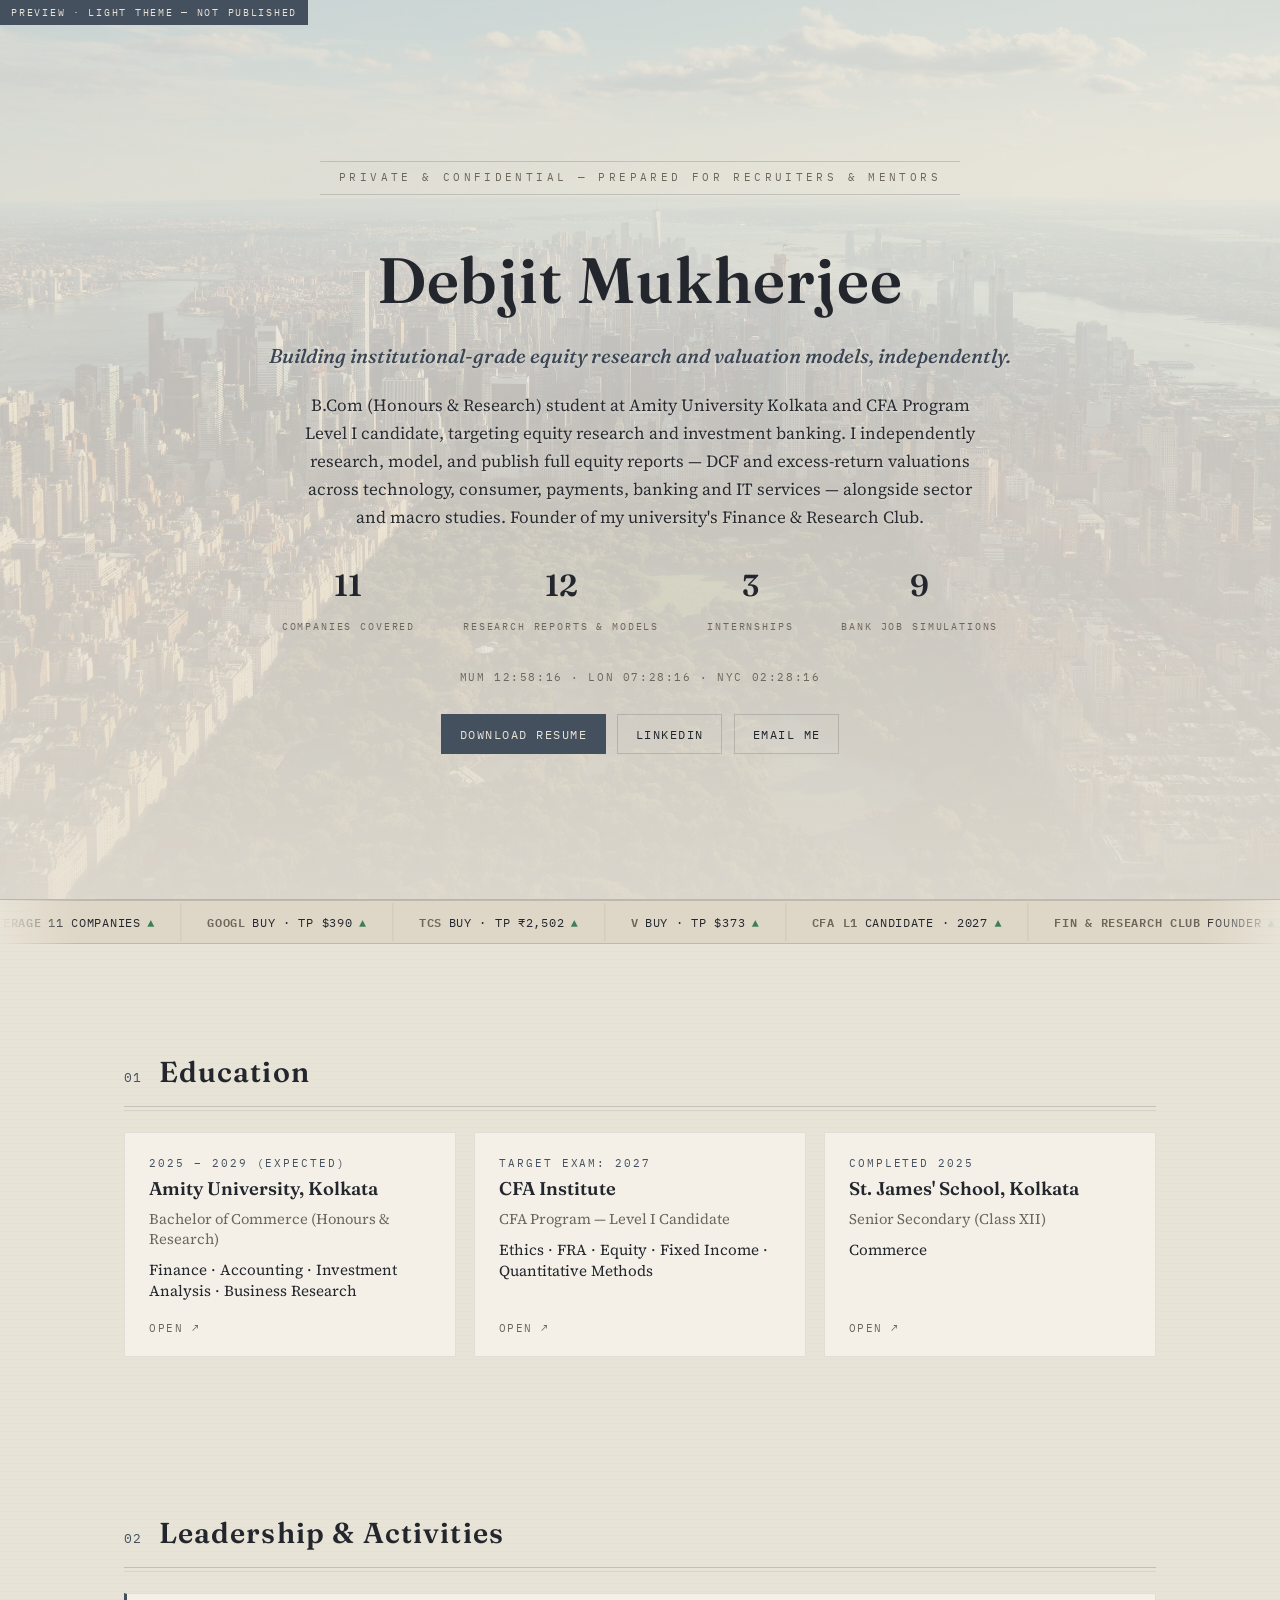
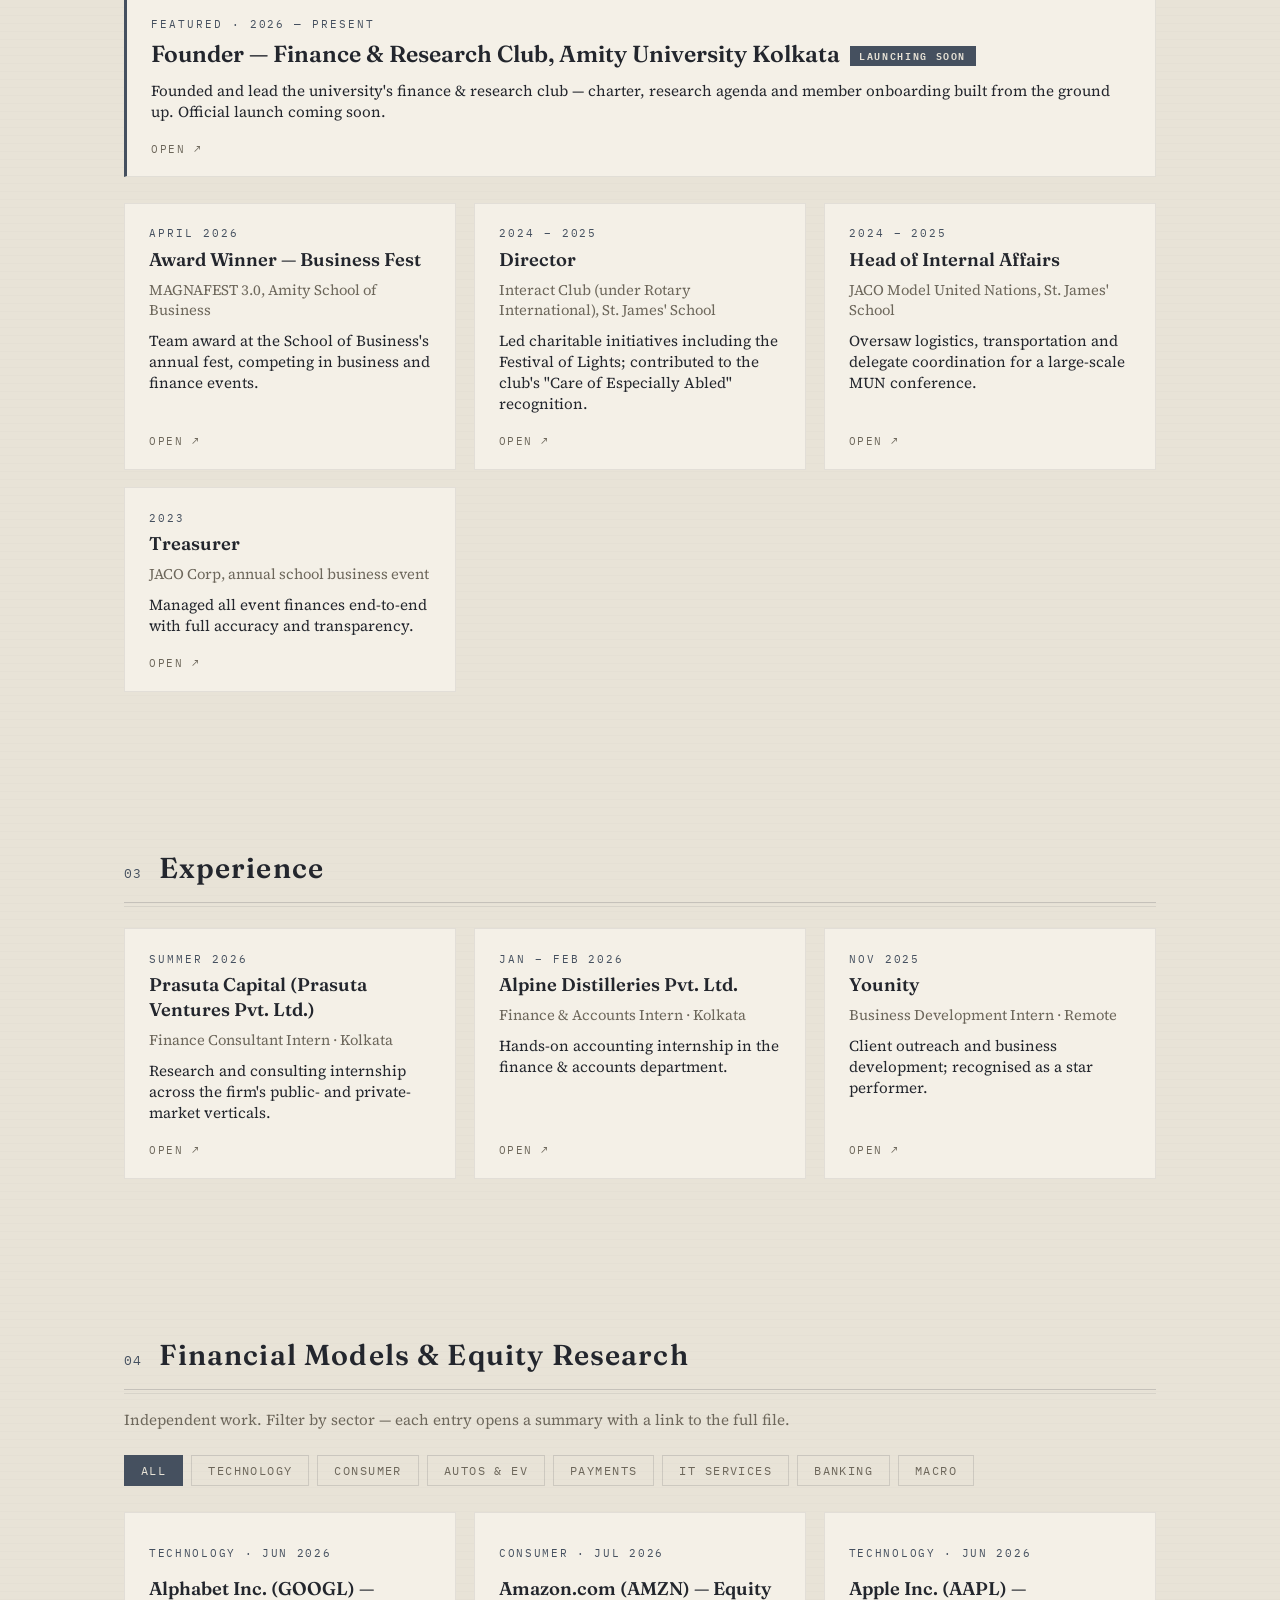
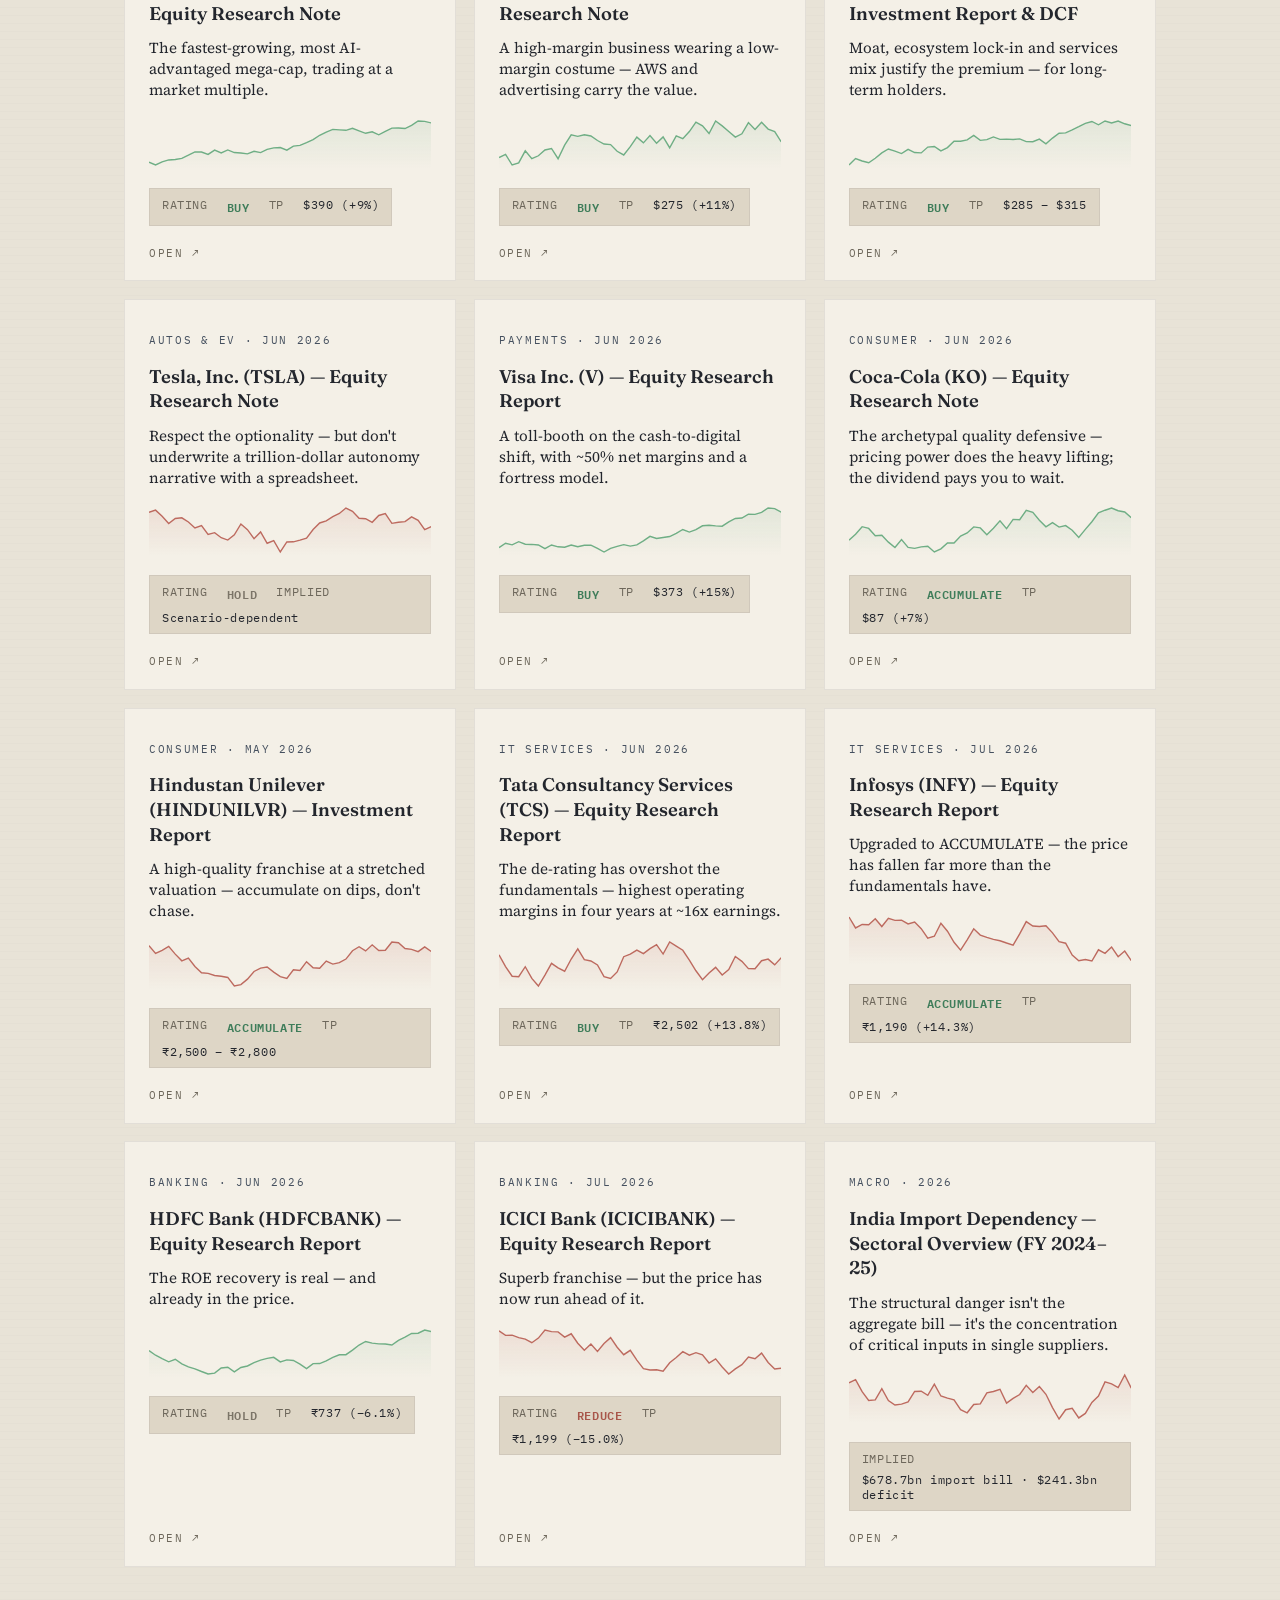
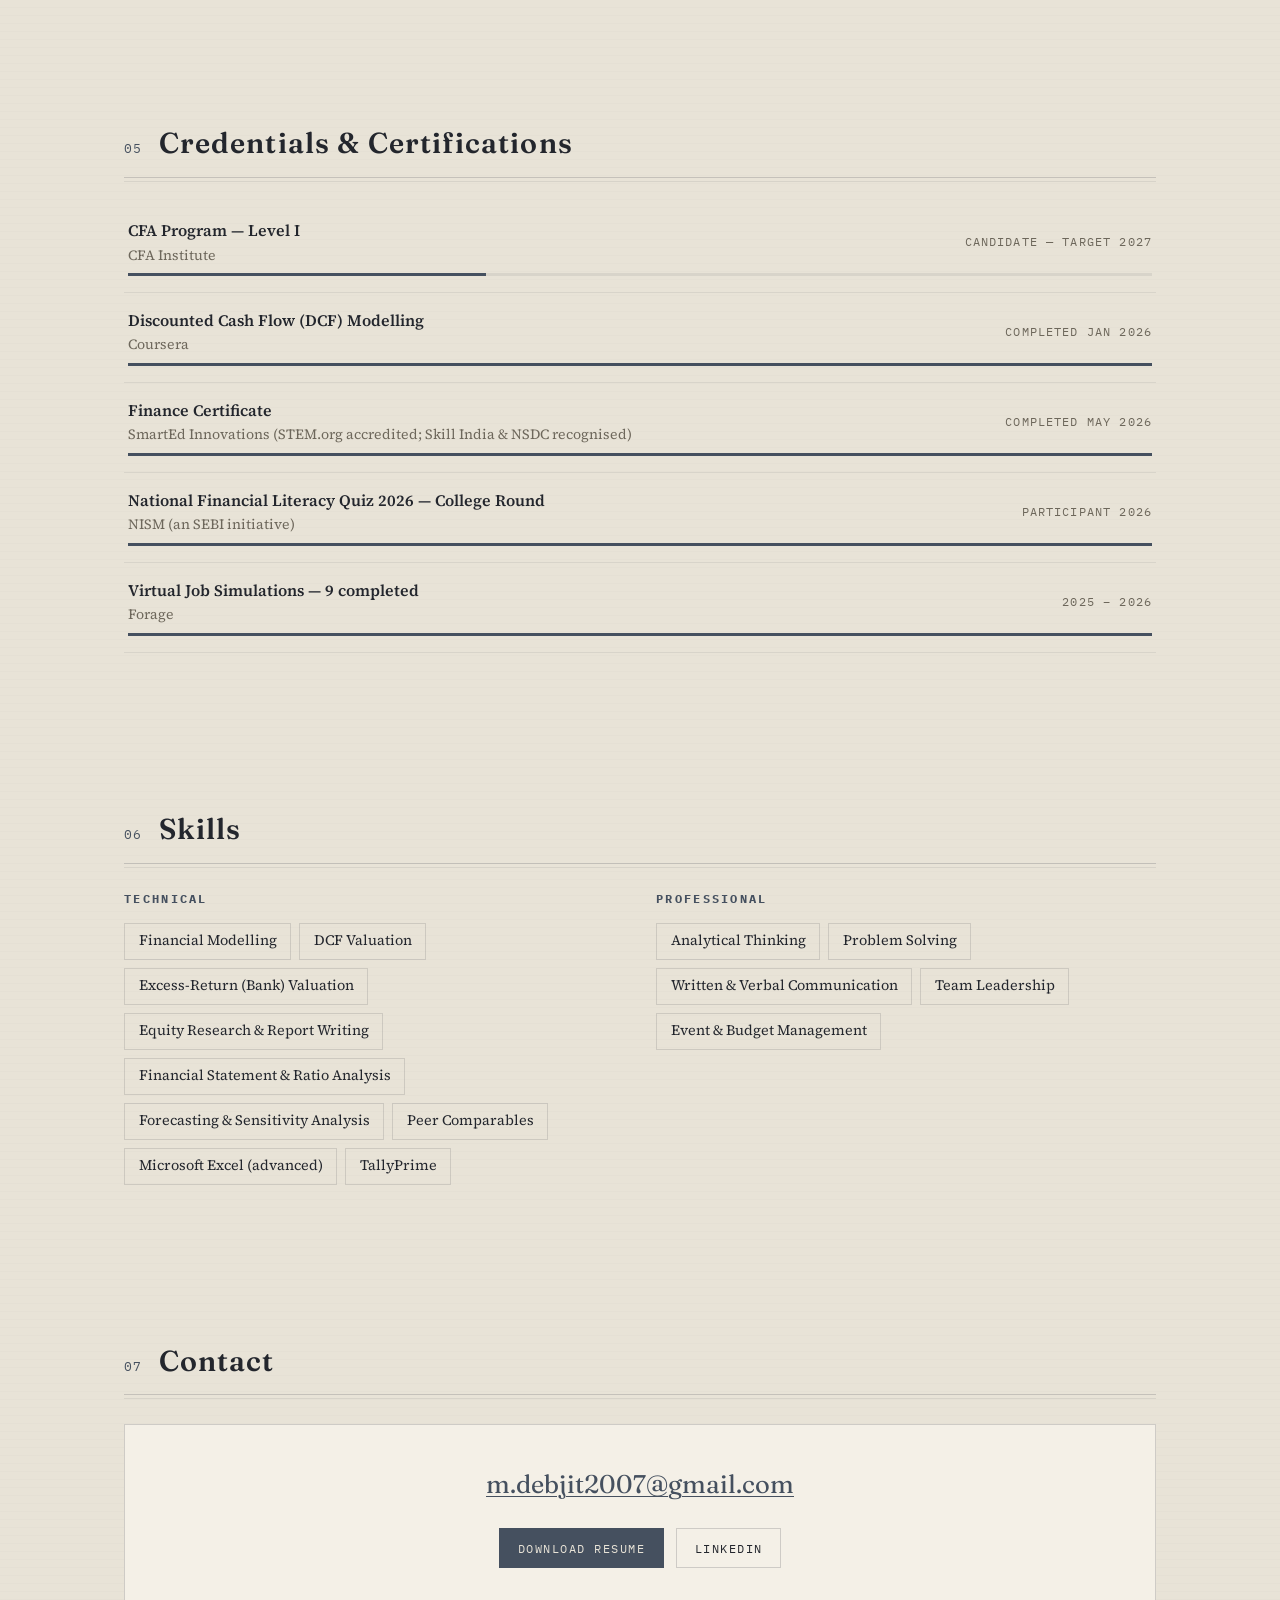
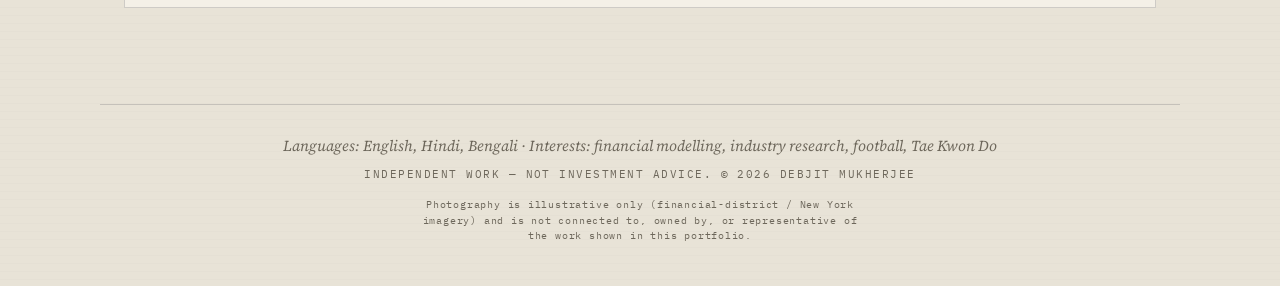
==== preview-light.html @ 9e15588b "Initial commit: Debjit Mukherjee — portfolio site Plain HTML/CSS/JS, no build step. Financial models" ====
<!DOCTYPE html>
<html lang="en" class="theme-light">
<head>
  <meta charset="UTF-8">
  <meta name="viewport" content="width=device-width, initial-scale=1.0">
  <title>PREVIEW — Debjit Mukherjee (Light theme)</title>
  <meta name="description" content="Light-theme preview.">
  <link rel="icon" type="image/svg+xml" href="favicon.svg">

  <link rel="preconnect" href="https://fonts.googleapis.com">
  <link rel="preconnect" href="https://fonts.gstatic.com" crossorigin>
  <link href="https://fonts.googleapis.com/css2?family=Fraunces:ital,opsz,wght@0,9..144,500;0,9..144,600;0,9..144,700;1,9..144,500&family=Source+Serif+4:ital,opsz,wght@0,8..60,400;0,8..60,600;1,8..60,400&family=IBM+Plex+Mono:wght@400;500;600&display=swap" rel="stylesheet">

  <!-- base styles (tokenised) -->
  <link rel="stylesheet" href="css/styles.css">

  <!-- ===== LIGHT "DAYLIGHT GALLERY" THEME (preview only) ===== -->
  <style>
    html.theme-light {
      --bg:          #e8e3d7;   /* warm ash / beige page base            */
      --bg-raised:   #f4f0e7;   /* card / panel — warm off-white          */
      --bg-inset:    #ded6c6;   /* ticker strip / deeper beige            */
      --paper:       #23262d;   /* primary text — dark ink                */
      --paper-dim:   #6d675b;   /* secondary text — warm taupe            */
      --accent:      #45505f;   /* accent — deep slate                    */
      --up:          #3f7d5a;   /* darker green for a light background     */
      --down:        #a8564a;   /* darker red                              */
      --flat:        #7c7568;
      --edge-rgb: 45, 48, 56;   /* hairlines become dark ink on beige      */
      --ash-rgb: 96, 98, 104;
      --vignette-mid:  rgba(60, 54, 42, 0.05);
      --vignette-edge: rgba(45, 40, 30, 0.16);
    }
    /* the generated market scene is replaced by photography in this theme */
    html.theme-light .scene-bg { display: none; }
    html.theme-light .masthead::before { display: none; }

    /* Hero photograph — NYC (Central Park / Manhattan), warmed and lightened
       with a beige wash so the dark type stays crisp over it. */
    html.theme-light .masthead {
      background-image:
        linear-gradient(rgba(233,228,217,0.82), rgba(233,228,217,0.8) 45%, rgba(233,228,217,0.93) 100%),
        url('assets/images/bg-nyc.jpg');
      background-size: cover;
      background-position: center 38%;
      border-bottom: 1px solid rgba(var(--edge-rgb), 0.18);
    }
    /* bio sits over the busiest part of the photo — deepen the ink and add a
       soft light halo so it reads cleanly */
    html.theme-light .masthead-bio {
      color: #292c33;
      text-shadow: 0 1px 3px rgba(236, 231, 221, 0.75);
    }
    html.theme-light .masthead-tagline {
      color: #3a4655;
      text-shadow: 0 1px 3px rgba(236, 231, 221, 0.6);
    }
    /* keep card lift shadows softer on a light surface */
    html.theme-light .card:hover { box-shadow: 0 16px 40px rgba(60, 54, 42, 0.16); }

    /* footer disclaimer on imagery */
    .footer-note {
      max-width: 46em; margin: 0.8rem auto 0;
      font-family: var(--font-mono);
      font-size: 0.62rem; letter-spacing: 0.08em;
      color: var(--paper-dim); line-height: 1.6;
    }
    .preview-flag {
      position: fixed; top: 0; left: 0; z-index: 400;
      font-family: var(--font-mono); font-size: 0.6rem; letter-spacing: 0.18em;
      text-transform: uppercase; color: var(--bg); background: var(--accent);
      padding: 0.3rem 0.7rem;
    }
  </style>
</head>
<body>
  <span class="preview-flag">Preview · light theme — not published</span>

  <canvas id="scene" class="scene-bg" aria-hidden="true"></canvas>
  <a class="skip-link" href="#main">Skip to content</a>

  <div class="boot" id="boot" aria-hidden="true">
    <div class="boot-inner">
      <span class="boot-label">DEBJIT MUKHERJEE · PORTFOLIO</span>
      <span class="boot-pct" id="boot-pct">0%</span>
      <div class="boot-bar"><div class="boot-fill" id="boot-fill"></div></div>
      <span class="boot-sub">LOADING MARKET DATA</span>
    </div>
  </div>

  <header class="masthead" id="top">
    <p class="masthead-kicker" id="masthead-kicker">PRIVATE &amp; CONFIDENTIAL — PREPARED FOR RECRUITERS &amp; MENTORS</p>
    <h1 class="masthead-name" id="hero-name">…</h1>
    <p class="masthead-tagline" id="hero-tagline">…</p>
    <p class="masthead-bio" id="hero-bio">…</p>
    <div class="hero-stats" id="hero-stats"></div>
    <nav class="masthead-links" aria-label="Primary contact links" id="hero-links"></nav>
  </header>

  <div class="ticker-wrap" role="navigation" aria-label="Section ticker — click an item to jump to its section">
    <div class="ticker" id="ticker"></div>
  </div>

  <main id="main">
    <section class="section" id="education" aria-labelledby="education-title">
      <div class="section-head"><span class="section-index" aria-hidden="true">01</span><h2 class="section-title" id="education-title">Education</h2></div>
      <div class="card-grid" id="education-grid"></div>
    </section>

    <section class="section" id="leadership" aria-labelledby="leadership-title">
      <div class="section-head"><span class="section-index" aria-hidden="true">02</span><h2 class="section-title" id="leadership-title">Leadership &amp; Activities</h2></div>
      <div id="leadership-featured"></div>
      <div class="card-grid" id="leadership-grid"></div>
    </section>

    <section class="section" id="experience" aria-labelledby="experience-title">
      <div class="section-head"><span class="section-index" aria-hidden="true">03</span><h2 class="section-title" id="experience-title">Experience</h2></div>
      <div class="card-grid" id="experience-grid"></div>
    </section>

    <section class="section section-models" id="models" aria-labelledby="models-title">
      <div class="section-head"><span class="section-index" aria-hidden="true">04</span><h2 class="section-title" id="models-title">Financial Models &amp; Equity Research</h2></div>
      <p class="section-note">Independent work. Filter by sector — each entry opens a summary with a link to the full file.</p>
      <div class="filter-bar" id="sector-filters" role="group" aria-label="Filter models by sector"></div>
      <div class="card-grid card-grid-models" id="models-grid"></div>
    </section>

    <section class="section" id="credentials" aria-labelledby="credentials-title">
      <div class="section-head"><span class="section-index" aria-hidden="true">05</span><h2 class="section-title" id="credentials-title">Credentials &amp; Certifications</h2></div>
      <ul class="credential-list" id="credentials-list"></ul>
    </section>

    <section class="section" id="skills" aria-labelledby="skills-title">
      <div class="section-head"><span class="section-index" aria-hidden="true">06</span><h2 class="section-title" id="skills-title">Skills</h2></div>
      <div class="skills-wrap">
        <div class="skills-col"><h3 class="skills-subhead">Technical</h3><ul class="skill-tags" id="skills-technical"></ul></div>
        <div class="skills-col"><h3 class="skills-subhead">Professional</h3><ul class="skill-tags" id="skills-soft"></ul></div>
      </div>
    </section>

    <section class="section section-contact" id="contact" aria-labelledby="contact-title">
      <div class="section-head"><span class="section-index" aria-hidden="true">07</span><h2 class="section-title" id="contact-title">Contact</h2></div>
      <div class="contact-block" id="contact-block"></div>
    </section>
  </main>

  <footer class="site-footer">
    <p class="footer-personal" id="footer-personal"></p>
    <p class="footer-legal">Independent work — not investment advice. <span id="footer-year"></span></p>
    <p class="footer-note">Photography is illustrative only (financial-district / New York imagery) and is not connected to, owned by, or representative of the work shown in this portfolio.</p>
  </footer>

  <div class="modal-backdrop" id="modal-backdrop" hidden>
    <div class="modal" role="dialog" aria-modal="true" aria-labelledby="modal-title" id="modal">
      <div class="modal-topbar"><span class="modal-stamp" aria-hidden="true">DM · PORTFOLIO</span><button class="modal-close" id="modal-close" aria-label="Close detail view">×</button></div>
      <div class="modal-body" id="modal-body"></div>
    </div>
  </div>

  <script src="js/data.js"></script>
  <script src="js/app.js"></script>
</body>
</html>
---- css/styles.css ----
/* ============================================================================
   styles.css — ALL visual styling. Content editors should not need this file.
   ----------------------------------------------------------------------------
   THEME: high-finance print material. Deep navy-black base like a pitch-book
   cover; cool white/grey type like engraved letterhead; a single ash-steel
   accent used only for hairline rules, small caps and active states.
   Palette is strictly black / white / grey / navy / ash — no warm metallics.
   SIGNATURE ELEMENT: the scrolling ticker tape under the masthead. Everything
   else stays quiet and disciplined around it.
   ========================================================================== */

/* ----------------------------- design tokens ---------------------------- */
:root {
  --bg:          #0a0e18;   /* page base — near-black navy            */
  --bg-raised:   #101624;   /* card / panel surface                   */
  --bg-inset:    #060910;   /* ticker strip, modal top bar            */
  --paper:       #e9ebef;   /* primary text — cool paper white        */
  --paper-dim:   #969eab;   /* secondary text — grey                  */
  --accent:      #aeb9c9;   /* the one accent — brushed ash-steel     */
  --accent-faint: rgba(var(--ash-rgb), 0.26); /* hairlines             */
  --up:          #6fae85;   /* ticker up / BUY                        */
  --down:        #bd6a5f;   /* ticker down / SELL                     */
  --flat:        #8b93a5;   /* ticker flat / HOLD                     */

  /* Hairline / border bases as RGB triplets so a theme is just a flip.
     Almost every border in the file resolves to one of these two. */
  --edge-rgb: 233, 235, 239;   /* primary hairline base                 */
  --ash-rgb: 174, 185, 201;    /* ash hairline / accent base            */

  /* Living-backdrop scene colours (read by app.js), as RGB triplets. */
  --scene-grid-rgb: 174, 185, 201;
  --scene-line1-rgb: 174, 185, 201;
  --scene-line2-rgb: 233, 235, 239;
  --scene-line3-rgb: 150, 158, 171;
  --candle-up-rgb: 111, 174, 133;
  --candle-down-rgb: 189, 106, 95;
  --scene-glow-rgb: 191, 201, 215;

  /* Cinematic vignette stops (over the backdrop). */
  --vignette-mid:  rgba(8, 11, 18, 0.35);
  --vignette-edge: rgba(5, 7, 13, 0.62);

  --font-display: "Fraunces", Georgia, serif;
  --font-body:    "Source Serif 4", Georgia, serif;
  --font-mono:    "IBM Plex Mono", "Courier New", monospace;

  --max-width: 1080px;
  --ticker-h: 44px;
}

/* ------------------------------- base ----------------------------------- */
* { box-sizing: border-box; }

html { scroll-behavior: smooth; font-optical-sizing: auto; }

/* Fraunces has playful "wonk/soft" axes; pin them off so display text stays
   sharp and letterpress-clean rather than quirky. */
.masthead-name,
.section-title,
.card-title,
.modal-title,
.contact-email,
.masthead-tagline { font-variation-settings: "SOFT" 0, "WONK" 0; }

body {
  margin: 0;
  background: var(--bg);
  color: var(--paper);
  font-family: var(--font-body);
  font-size: 1.0625rem;
  line-height: 1.65;
  /* faint ledger-line texture: horizontal rules every 8px, barely visible */
  background-image: repeating-linear-gradient(
    to bottom,
    transparent 0px,
    transparent 7px,
    rgba(var(--edge-rgb), 0.015) 7px,
    rgba(var(--edge-rgb), 0.015) 8px
  );
}

/* The living backdrop canvas, fixed behind everything (painted by app.js). */
.scene-bg {
  position: fixed;
  inset: 0;
  z-index: -2;
  pointer-events: none;
  display: block;
}

/* Cinematic vignette over the backdrop: a soft pool of light toward the top-
   centre falling to shadow at the edges — the "lit display case" depth. Sits
   above the scene, below all content. */
body::after {
  content: "";
  position: fixed;
  inset: 0;
  z-index: -1;
  pointer-events: none;
  background:
    radial-gradient(135% 95% at 50% 30%,
      transparent 0%,
      var(--vignette-mid) 68%,
      var(--vignette-edge) 100%);
  /* scroll-velocity shimmer: the room lightens subtly as you move, settles
     when you stop (--scroll-vel set 0..1 by app.js) */
  opacity: calc(1 - var(--scroll-vel, 0) * 0.22);
  transition: opacity 0.25s ease;
}
.ticker-wrap:active { cursor: grabbing; }

img { max-width: 100%; display: block; }

a { color: var(--accent); text-decoration-thickness: 1px; text-underline-offset: 3px; }
a:hover { color: var(--paper); }

/* Visible focus everywhere — keyboard users must always see where they are */
:focus-visible {
  outline: 2px solid var(--accent);
  outline-offset: 3px;
  border-radius: 1px;
}

.skip-link {
  position: absolute;
  left: -999px;
  top: 0;
  background: var(--accent);
  color: var(--bg);
  padding: 0.5rem 1rem;
  font-family: var(--font-mono);
  font-size: 0.8rem;
  z-index: 100;
}
.skip-link:focus { left: 0; }

/* ------------------------- side tabs: Meridian, MarketPulse -------------- */
/* Persistent links out to separate live projects. Reuses the .mast-link
   visual vocabulary (mono, uppercase, bordered, ash-on-hover) rather than
   inventing a new style, just docked to the viewport edge instead of
   inline. Pure CSS -- no app.js hook needed. Stacked in a flex column so
   adding another project later is just another <a class="side-tab">. */
.side-tabs {
  position: fixed;
  top: 50%;
  right: 0;
  z-index: 90;                 /* above content/ticker(50), below modal(200) */
  transform: translateY(-50%);
  display: flex;
  flex-direction: column;
  gap: 0.5rem;
}
.side-tab {
  writing-mode: vertical-rl;
  text-orientation: mixed;
  font-family: var(--font-mono);
  font-size: 0.72rem;
  letter-spacing: 0.14em;
  text-transform: uppercase;
  text-decoration: none;
  color: var(--paper);
  background: var(--bg-raised);
  border: 1px solid var(--accent-faint);
  border-right: none;
  border-radius: 4px 0 0 4px;
  padding: 1.1rem 0.6rem;
  box-shadow: -3px 3px 14px rgba(0, 0, 0, 0.18);
  transition: border-color 0.15s, color 0.15s, transform 0.2s ease-out;
}
.side-tab:hover, .side-tab:focus-visible {
  border-color: var(--accent);
  color: var(--accent);
  transform: translateX(-3px);
}

/* --------------------- boot overlay (first visit only) ------------------ */
.boot {
  position: fixed;
  inset: 0;
  z-index: 300;
  background: var(--bg-inset);
  display: flex;
  align-items: center;
  justify-content: center;
  transition: opacity 0.45s ease;
}
.boot.done { opacity: 0; pointer-events: none; }

.boot-inner {
  display: flex;
  flex-direction: column;
  align-items: center;
  gap: 0.9rem;
  font-family: var(--font-mono);
}
.boot-label {
  font-size: 0.66rem;
  letter-spacing: 0.32em;
  color: var(--paper-dim);
}
.boot-pct {
  font-size: 2.2rem;
  font-weight: 600;
  color: var(--paper);
  font-variant-numeric: tabular-nums;
}
.boot-bar {
  width: 220px;
  height: 2px;
  background: rgba(var(--edge-rgb), 0.12);
}
.boot-fill { height: 100%; width: 0; background: var(--accent); }
.boot-sub {
  font-size: 0.6rem;
  letter-spacing: 0.28em;
  color: var(--paper-dim);
}

/* ------------------------------ masthead -------------------------------- */
/* Engraved-letterhead treatment: centered, small-caps kicker between double
   hairlines, large display name, restrained links row.                     */
/* Full-bleed so the backdrop photo reaches both edges; the text inside
   centers itself via its own max-widths. position/overflow contain the
   slowly-zooming backdrop layer (.masthead-bg, created by app.js). */
.masthead {
  width: 100%;
  min-height: 100vh;                 /* full-screen cinematic intro */
  padding: 4rem 1.5rem 3rem;
  text-align: center;
  position: relative;
  overflow: hidden;
  display: flex;
  flex-direction: column;
  align-items: center;
  justify-content: center;
}

/* Backdrop photo layer — sits behind the content and slowly zooms
   (a "Ken Burns" drift) so the masthead feels alive without moving text. */
.masthead-bg {
  position: absolute;
  inset: 0;
  background-size: cover;
  background-position: center 30%;
  z-index: 0;
  animation: kenburns 30s ease-in-out infinite alternate;
}
.masthead > *:not(.masthead-bg):not(.masthead-canvas) { position: relative; z-index: 1; }

/* Animated terminal wallpaper (grid + drifting market lines), drawn by
   app.js. Sits above the darkened skyline, below the glow and the text. */
.masthead-canvas {
  position: absolute;
  top: 0;
  left: 0;
  z-index: 0;
  pointer-events: none;
  /* explicit pixel size is set by app.js from the masthead's dimensions */
}

@keyframes kenburns {
  from { transform: scale(1); }
  to   { transform: scale(1.09); }
}

/* Soft "lighting": a slow-drifting cool glow bloom over the darkened
   backdrop. Sits above the skyline (z0) and below the text (z1); screen
   blend so it adds light rather than a flat wash. Palette-safe ash + steel. */
.masthead::before {
  content: "";
  position: absolute;
  inset: -25% -15% 0;
  z-index: 1;
  pointer-events: none;
  mix-blend-mode: screen;
  background:
    radial-gradient(55% 55% at 28% 18%, rgba(var(--ash-rgb), 0.12), transparent 62%),
    radial-gradient(52% 55% at 80% 42%, rgba(96, 124, 166, 0.14), transparent 64%);
  animation: hero-glow 20s ease-in-out infinite alternate;
}
@keyframes hero-glow {
  from { transform: translate3d(-2%, -1%, 0) scale(1);   opacity: 0.72; }
  to   { transform: translate3d(3%, 2%, 0)  scale(1.12); opacity: 1; }
}

/* Masthead entrance: each element rises in, slightly staggered */
@keyframes rise-in {
  from { opacity: 0; transform: translateY(18px); }
  to   { opacity: 1; transform: none; }
}
.masthead-kicker   { animation: rise-in 0.7s ease-out 0.05s both; }
.masthead-portrait { animation: rise-in 0.7s ease-out 0.15s both; }
.masthead-name     { animation: rise-in 0.7s ease-out 0.25s both; }
.masthead-tagline  { animation: rise-in 0.7s ease-out 0.35s both; }
.masthead-bio      { animation: rise-in 0.7s ease-out 0.45s both; }
.hero-stats        { animation: rise-in 0.7s ease-out 0.55s both; }
.masthead-links    { animation: rise-in 0.7s ease-out 0.65s both; }

/* Count-up stats row under the bio */
.hero-stats {
  display: flex;
  justify-content: center;
  flex-wrap: wrap;
  gap: 0.5rem 3rem;
  margin: 0 0 1.9rem;
}
.stat { text-align: center; }
.stat-value {
  display: block;
  font-family: var(--font-display);
  font-weight: 600;
  font-size: 1.9rem;
  color: var(--paper);
  font-variant-numeric: tabular-nums;   /* digits don't jiggle while counting */
  transform-origin: center top;
}
/* split-flap "tick": the value drops and settles each time it changes */
.stat-value.flap { animation: flap 0.18s ease-out; }
@keyframes flap {
  0%   { transform: translateY(-45%) scaleY(0.55); opacity: 0.3; }
  60%  { transform: translateY(6%)   scaleY(1.05); opacity: 1; }
  100% { transform: translateY(0)    scaleY(1); }
}
.stat-label {
  font-family: var(--font-mono);
  font-size: 0.64rem;
  letter-spacing: 0.18em;
  text-transform: uppercase;
  color: var(--paper-dim);
}

/* When a backdrop photo is set in data.js, app.js adds this class and the
   image (under a heavy navy gradient so type stays crisp). */
.masthead-hasbg {
  background-size: cover;
  background-position: center 30%;
  border-bottom: 1px solid var(--accent-faint);
}

/* Framed portrait: double hairline "engraved plate" frame */
.masthead-portrait {
  width: 138px;
  height: 168px;
  margin: 0 auto 1.6rem;
  padding: 5px;
  border: 1px solid var(--accent-faint);
  outline: 1px solid rgba(var(--ash-rgb), 0.12);
  outline-offset: 4px;
  background: var(--bg-inset);
}
.masthead-portrait img {
  width: 100%;
  height: 100%;
  object-fit: cover;
  filter: grayscale(25%) contrast(1.03);
}

.masthead-kicker {
  font-family: var(--font-mono);
  font-size: 0.66rem;
  letter-spacing: 0.32em;
  color: var(--paper-dim);
  border-top: 1px solid var(--accent-faint);
  border-bottom: 1px solid var(--accent-faint);
  display: inline-block;
  padding: 0.45rem 1.2rem;
  margin: 0 0 2rem;
}

.masthead-name {
  font-family: var(--font-display);
  font-weight: 600;
  font-size: clamp(2.4rem, 6vw, 4rem);
  letter-spacing: 0.02em;
  margin: 0 0 0.4rem;
  color: var(--paper);
}

.masthead-tagline {
  font-family: var(--font-display);
  font-style: italic;
  font-weight: 500;
  font-size: clamp(1rem, 2.4vw, 1.25rem);
  color: var(--accent);
  margin: 0 auto 1.2rem;
  max-width: 46em;
}

.masthead-bio {
  color: var(--paper-dim);
  max-width: 40em;
  margin: 0 auto 1.8rem;
}

/* Live world-markets clock — a small terminal readout under the bio.
   Text is filled + ticked by app.js; here we just style it. */
.market-clock {
  font-family: var(--font-mono);
  font-size: 0.66rem;
  letter-spacing: 0.15em;
  color: var(--paper-dim);
  font-variant-numeric: tabular-nums;
  margin: 0 0 1.7rem;
  animation: rise-in 0.7s ease-out 0.6s both;
}

.masthead-links {
  display: flex;
  justify-content: center;
  flex-wrap: wrap;
  gap: 0.75rem;
}

.mast-link {
  font-family: var(--font-mono);
  font-size: 0.78rem;
  letter-spacing: 0.12em;
  text-transform: uppercase;
  text-decoration: none;
  color: var(--paper);
  border: 1px solid var(--accent-faint);
  padding: 0.55rem 1.1rem;
  /* clean ease (no overshoot) so the magnetic pull settles instead of wobbling */
  transition: border-color 0.15s, color 0.15s, transform 0.2s ease-out;
  will-change: transform;
}
.mast-link:hover { border-color: var(--accent); color: var(--accent); }
.mast-link-primary { background: var(--accent); color: var(--bg); border-color: var(--accent); }
.mast-link-primary:hover { background: var(--paper); border-color: var(--paper); color: var(--bg); }

/* ------------------------- THE TICKER (signature) ----------------------- */
.ticker-wrap {
  position: sticky;
  top: 0;
  z-index: 50;
  background: var(--bg-inset);
  border-top: 1px solid var(--accent-faint);
  border-bottom: 1px solid var(--accent-faint);
  overflow: hidden;
  height: var(--ticker-h);
  cursor: grab;                    /* grab-and-fling */
  touch-action: pan-y;
  /* Soft fade at both edges so tape items dissolve in/out like a real
     terminal ticker, instead of being hard-sliced by the screen border. */
  -webkit-mask-image: linear-gradient(to right, transparent 0, #000 6%, #000 94%, transparent 100%);
          mask-image: linear-gradient(to right, transparent 0, #000 6%, #000 94%, transparent 100%);
}

.ticker {
  display: flex;
  align-items: center;
  height: 100%;
  width: max-content;
  animation: ticker-scroll 45s linear infinite;
}

/* pause when the user is reading or tabbing through it */
.ticker-wrap:hover .ticker,
.ticker-wrap:focus-within .ticker { animation-play-state: paused; }

@keyframes ticker-scroll {
  from { transform: translateX(0); }
  to   { transform: translateX(-50%); }  /* items are duplicated once, so -50% loops seamlessly */
}

.ticker-item {
  display: inline-flex;
  align-items: baseline;
  gap: 0.55em;
  font-family: var(--font-mono);
  font-size: 0.74rem;
  letter-spacing: 0.06em;
  white-space: nowrap;
  padding: 0.55rem 1.6rem;
  background: none;
  border: none;
  border-right: 1px solid rgba(var(--edge-rgb), 0.08);
  color: var(--paper);
  cursor: pointer;
}
.ticker-item:hover .ticker-label { color: var(--accent); }

.ticker-label { color: var(--paper-dim); font-weight: 600; transition: color 0.15s; }
.ticker-value { color: var(--paper); }
.ticker-dir-up   { color: var(--up); }
.ticker-dir-down { color: var(--down); }
.ticker-dir-flat { color: var(--flat); }

/* Live "reprint": app.js briefly adds .ticker-item-pulse to a random item
   so a quote flashes like a real tape. Faint ash glow, settles to normal. */
.ticker-item-pulse .ticker-value {
  animation: tick-flash 0.9s ease-out;
}
@keyframes tick-flash {
  0%   { color: var(--accent); text-shadow: 0 0 10px rgba(var(--ash-rgb), 0.55); }
  100% { color: var(--paper);  text-shadow: none; }
}

/* Reduced motion: the tape stands still and can be scrolled by hand,
   and ALL animation (entrances, reveals, zoom, counters) is switched off. */
@media (prefers-reduced-motion: reduce) {
  html { scroll-behavior: auto; }
  .ticker { animation: none; }
  .ticker-wrap { overflow-x: auto; }
  .ticker-item-dup { display: none; }  /* hide the duplicate set */
  *, *::before, *::after {
    transition: none !important;
    animation: none !important;
  }
  .reveal { opacity: 1 !important; transform: none !important; }
  /* no cursor light, no drifting hero glow when reduced motion is on */
  .card::after { display: none; }
  .masthead::before { opacity: 0.5; }
}

/* Scroll reveal: app.js adds .reveal to cards/headers, then .revealed when
   they enter the viewport. --reveal-delay staggers items in the same row. */
.reveal {
  opacity: 0;
  transform: translateY(26px);
  transition:
    opacity 0.7s ease var(--reveal-delay, 0s),
    transform 0.7s cubic-bezier(0.2, 0.7, 0.3, 1) var(--reveal-delay, 0s);
}
.reveal.revealed { opacity: 1; transform: none; }

/* ------------------------------ sections -------------------------------- */
.section {
  max-width: var(--max-width);
  margin: 0 auto;
  padding: 6.5rem 1.5rem 3rem;       /* generous rhythm — each section is an exhibit */
}

/* Engraved section header: index number + small-caps title over a double rule */
.section-head {
  display: flex;
  align-items: baseline;
  gap: 1rem;
  padding-bottom: 0.7rem;
  margin-bottom: 0.35rem;
  position: relative;
}
/* Engraved double rule, drawn with two pseudo-lines so they can "ink in"
   left-to-right on scroll. Visible by default (no-JS safe); app.js adds
   .pre-ink (collapses them) then .inked (draws them). */
.section-head::before,
.section-head::after {
  content: "";
  position: absolute;
  left: 0; right: 0;
  border-bottom: 1px solid var(--accent-faint);
  transform: scaleX(1);
  transform-origin: left;
  transition: transform 0.9s cubic-bezier(0.2, 0.7, 0.3, 1);
}
.section-head::before { bottom: 0; }
.section-head::after  { bottom: -4px; border-bottom-color: rgba(var(--ash-rgb), 0.12); transition-delay: 0.1s; }
.section-head.pre-ink::before,
.section-head.pre-ink::after { transform: scaleX(0); }
.section-head.pre-ink.inked::before,
.section-head.pre-ink.inked::after { transform: scaleX(1); }

.section-index {
  font-family: var(--font-mono);
  font-size: 0.8rem;
  color: var(--accent);
  letter-spacing: 0.1em;
}

.section-title {
  font-family: var(--font-display);
  font-weight: 600;
  font-size: clamp(1.35rem, 3vw, 1.8rem);
  letter-spacing: 0.04em;
  margin: 0;
}

.section-note {
  color: var(--paper-dim);
  font-size: 0.95rem;
  margin: 1.1rem 0 0;
}

/* ------------------------------- cards ---------------------------------- */
.card-grid {
  display: grid;
  grid-template-columns: repeat(auto-fill, minmax(300px, 1fr));
  gap: 1.1rem;
  margin-top: 1.6rem;
  perspective: 1100px;              /* depth for the 3D card tilt */
}

/* Registered custom props so the cursor light can EASE toward the pointer
   (a physics-like lag) instead of snapping. Falls back gracefully if the
   browser doesn't support @property — the light just follows instantly. */
@property --mx { syntax: "<percentage>"; inherits: false; initial-value: 50%; }
@property --my { syntax: "<percentage>"; inherits: false; initial-value: 50%; }
@property --rx { syntax: "<angle>"; inherits: false; initial-value: 0deg; }
@property --ry { syntax: "<angle>"; inherits: false; initial-value: 0deg; }

/* Base card: quiet panel with a hairline; whole card is a button. Lift and
   tilt are driven through custom properties (--lift by :hover, --rx/--ry by
   app.js) so they compose in one springy transform. */
.card {
  position: relative;
  overflow: hidden;
  transform-style: preserve-3d;
  transform: translateY(var(--lift, 0px)) rotateX(var(--rx, 0deg)) rotateY(var(--ry, 0deg));
  background: var(--bg-raised);
  border: 1px solid rgba(var(--edge-rgb), 0.09);
  padding: 1.4rem 1.5rem 1.3rem;
  text-align: left;
  color: var(--paper);
  font-family: var(--font-body);
  font-size: 1rem;
  cursor: pointer;
  /* springy lift with a hint of overshoot = "smooth physics" */
  transition:
    border-color 0.2s ease,
    transform 0.4s cubic-bezier(0.34, 1.4, 0.5, 1),
    box-shadow 0.3s ease;
  display: flex;
  flex-direction: column;
  gap: 0.45rem;
  width: 100%;
}
.card:hover {
  --lift: -5px;
  border-color: var(--accent);
  box-shadow: 0 16px 40px rgba(0, 0, 0, 0.5);
}

/* Keep the card's real content above the cursor light */
.card > * { position: relative; z-index: 1; }

/* Cursor-follow light sheen. Position (--mx/--my) is set by app.js on
   pointer move; the eased @property transition gives it inertia. */
.card::after {
  content: "";
  position: absolute;
  inset: 0;
  z-index: 0;
  pointer-events: none;
  opacity: 0;
  background: radial-gradient(240px circle at var(--mx, 50%) var(--my, 50%), rgba(var(--ash-rgb), 0.10), transparent 62%);
  transition: opacity 0.4s ease, --mx 0.18s ease-out, --my 0.18s ease-out;
}
.card:hover::after { opacity: 1; }

.card-kicker {
  font-family: var(--font-mono);
  font-size: 0.68rem;
  letter-spacing: 0.18em;
  text-transform: uppercase;
  color: var(--accent);
  margin: 0;
}

.card-title {
  font-family: var(--font-display);
  font-weight: 600;
  font-size: 1.15rem;
  margin: 0;
  line-height: 1.35;
}

.card-sub {
  color: var(--paper-dim);
  font-size: 0.92rem;
  margin: 0;
}

.card-summary { margin: 0.2rem 0 0; font-size: 0.95rem; color: var(--paper); }

.card-open-hint {
  margin-top: auto;
  padding-top: 0.8rem;
  font-family: var(--font-mono);
  font-size: 0.68rem;
  letter-spacing: 0.14em;
  color: var(--paper-dim);
}
.card:hover .card-open-hint { color: var(--accent); }

/* Featured leadership card: full width, ash-steel left rule */
.card-featured {
  border-left: 3px solid var(--accent);
  margin-top: 1.6rem;
}
.card-featured .card-title { font-size: 1.45rem; }

.badge-launching {
  display: inline-block;
  font-family: var(--font-mono);
  font-size: 0.64rem;
  letter-spacing: 0.16em;
  color: var(--bg);
  background: var(--accent);
  padding: 0.2rem 0.6rem;
  margin-left: 0.6rem;
  vertical-align: middle;
}

/* ------------------------ models: the centerpiece ----------------------- */
.filter-bar {
  display: flex;
  flex-wrap: wrap;
  gap: 0.5rem;
  margin-top: 1.4rem;
}

.filter-btn {
  font-family: var(--font-mono);
  font-size: 0.74rem;
  letter-spacing: 0.12em;
  text-transform: uppercase;
  background: none;
  color: var(--paper-dim);
  border: 1px solid rgba(var(--edge-rgb), 0.14);
  padding: 0.45rem 1rem;
  cursor: pointer;
  transition: color 0.15s, border-color 0.15s;
}
.filter-btn:hover { color: var(--paper); border-color: var(--paper-dim); }
.filter-btn[aria-pressed="true"] {
  color: var(--bg);
  background: var(--accent);
  border-color: var(--accent);
}

/* Model card: adds the terminal-style data readout strip */
.model-readout {
  font-family: var(--font-mono);
  font-size: 0.76rem;
  letter-spacing: 0.05em;
  background: var(--bg-inset);
  border: 1px solid rgba(var(--edge-rgb), 0.08);
  padding: 0.5rem 0.75rem;
  margin-top: 0.6rem;
  display: flex;
  flex-wrap: wrap;
  gap: 0.4rem 1.2rem;
}
.model-readout .ro-label { color: var(--paper-dim); }
.model-readout .ro-buy  { color: var(--up); font-weight: 600; }
.model-readout .ro-sell { color: var(--down); font-weight: 600; }
.model-readout .ro-hold { color: var(--flat); font-weight: 600; }
.model-readout .ro-val  { color: var(--paper); }

.sector-tag {
  font-family: var(--font-mono);
  font-size: 0.66rem;
  letter-spacing: 0.16em;
  text-transform: uppercase;
  color: var(--accent);
}

/* Illustrative sparkline on each model card */
.spark {
  width: 100%;
  height: 52px;
  display: block;
  margin: 0.6rem 0 0.1rem;
}

/* Illustrative terminal chart inside the model detail view */
.model-chart {
  margin-top: 1.4rem;
  border: 1px solid rgba(var(--edge-rgb), 0.08);
  background: var(--bg-inset);
  padding: 0.7rem 0.8rem 0.5rem;
}
.model-chart canvas {
  width: 100%;
  height: 220px;
  display: block;
}
.model-chart-label {
  font-family: var(--font-mono);
  font-size: 0.6rem;
  letter-spacing: 0.16em;
  text-transform: uppercase;
  color: var(--paper-dim);
  margin: 0.5rem 0 0;
}

/* --------------------------- credentials list --------------------------- */
.credential-list {
  list-style: none;
  margin: 1.6rem 0 0;
  padding: 0;
}

.credential-item { border-bottom: 1px solid rgba(var(--edge-rgb), 0.08); }

.credential-btn {
  width: 100%;
  display: grid;
  grid-template-columns: 1fr auto;
  gap: 0.2rem 1.5rem;
  align-items: center;
  background: none;
  border: none;
  color: var(--paper);
  font-family: var(--font-body);
  font-size: 1rem;
  text-align: left;
  padding: 1rem 0.25rem;
  cursor: pointer;
}
.credential-btn:hover .credential-name { color: var(--accent); }

.credential-name { font-weight: 600; transition: color 0.15s; }
.credential-issuer { grid-column: 1; color: var(--paper-dim); font-size: 0.88rem; }

.credential-status {
  grid-row: 1 / span 2;
  grid-column: 2;
  font-family: var(--font-mono);
  font-size: 0.72rem;
  letter-spacing: 0.1em;
  text-transform: uppercase;
  color: var(--paper-dim);
  text-align: right;
}

.credential-bar {
  grid-column: 1 / -1;
  height: 3px;
  background: rgba(var(--edge-rgb), 0.08);
  margin-top: 0.35rem;
}
.credential-bar-fill { height: 100%; background: var(--accent); }

/* -------------------------------- skills -------------------------------- */
.skills-wrap {
  display: grid;
  grid-template-columns: 1fr 1fr;
  gap: 2rem;
  margin-top: 1.6rem;
}
@media (max-width: 640px) { .skills-wrap { grid-template-columns: 1fr; } }

.skills-subhead {
  font-family: var(--font-mono);
  font-size: 0.72rem;
  letter-spacing: 0.2em;
  text-transform: uppercase;
  color: var(--accent);
  margin: 0 0 0.9rem;
}

.skill-tags {
  list-style: none;
  margin: 0;
  padding: 0;
  display: flex;
  flex-wrap: wrap;
  gap: 0.5rem;
}
.skill-tags li {
  border: 1px solid rgba(var(--edge-rgb), 0.14);
  padding: 0.35rem 0.85rem;
  font-size: 0.9rem;
  color: var(--paper);
}

/* ------------------------------- contact --------------------------------- */
.contact-block {
  margin-top: 1.8rem;
  text-align: center;
  padding: 2.4rem 1.5rem;
  border: 1px solid var(--accent-faint);
  background: var(--bg-raised);
}

.contact-email {
  font-family: var(--font-display);
  font-size: clamp(1.15rem, 3vw, 1.6rem);
  display: inline-block;
  margin-bottom: 1.4rem;
}

.contact-links { display: flex; justify-content: center; flex-wrap: wrap; gap: 0.75rem; }

/* -------------------------------- footer --------------------------------- */
.site-footer {
  max-width: var(--max-width);
  margin: 3rem auto 0;
  padding: 1.8rem 1.5rem 2.6rem;
  border-top: 1px solid var(--accent-faint);
  text-align: center;
}
.footer-personal { color: var(--paper-dim); font-style: italic; font-size: 0.95rem; margin: 0 0 0.5rem; }
.footer-legal {
  font-family: var(--font-mono);
  font-size: 0.66rem;
  letter-spacing: 0.14em;
  text-transform: uppercase;
  color: var(--paper-dim);
  margin: 0;
}

/* ------------------------- modal: pitch-book page ------------------------ */
.modal-backdrop {
  position: fixed;
  inset: 0;
  background: rgba(4, 6, 12, 0.82);
  display: flex;
  align-items: center;
  justify-content: center;
  padding: 1.25rem;
  z-index: 200;
  /* animated open/close: app.js toggles the .open class */
  opacity: 0;
  transition: opacity 0.25s ease;
}
.modal-backdrop.open { opacity: 1; }
.modal-backdrop[hidden] { display: none; }

.modal {
  transform: translateY(18px) scale(0.985);
  transition: transform 0.3s cubic-bezier(0.2, 0.7, 0.3, 1);
  background: var(--bg-raised);
  border: 1px solid var(--accent-faint);
  max-width: 720px;
  width: 100%;
  max-height: 88vh;
  overflow-y: auto;
  box-shadow: 0 24px 80px rgba(0, 0, 0, 0.6);
}

.modal-backdrop.open .modal { transform: none; }

.modal-topbar {
  position: sticky;
  top: 0;
  display: flex;
  justify-content: space-between;
  align-items: center;
  background: var(--bg-inset);
  border-bottom: 1px solid var(--accent-faint);
  padding: 0.6rem 1.1rem;
}

.modal-stamp {
  font-family: var(--font-mono);
  font-size: 0.64rem;
  letter-spacing: 0.28em;
  color: var(--accent);
}

.modal-close {
  background: none;
  border: 1px solid rgba(var(--edge-rgb), 0.2);
  color: var(--paper);
  font-size: 1.15rem;
  line-height: 1;
  width: 2rem;
  height: 2rem;
  cursor: pointer;
}
.modal-close:hover { border-color: var(--accent); color: var(--accent); }

.modal-body { padding: 1.8rem 2rem 2.2rem; }

.modal-kicker {
  font-family: var(--font-mono);
  font-size: 0.68rem;
  letter-spacing: 0.2em;
  text-transform: uppercase;
  color: var(--accent);
  margin: 0 0 0.5rem;
}

.modal-title {
  font-family: var(--font-display);
  font-weight: 600;
  font-size: 1.5rem;
  margin: 0 0 0.3rem;
  line-height: 1.3;
}

.modal-sub { color: var(--paper-dim); font-size: 0.95rem; margin: 0 0 1.2rem; }

.modal-rule { border: none; border-top: 1px solid var(--accent-faint); margin: 1.2rem 0; }

.modal-body ul { padding-left: 1.2rem; margin: 0.8rem 0; }
.modal-body li { margin-bottom: 0.5rem; }

.modal-detail { color: var(--paper); }

.modal-photos {
  display: grid;
  grid-template-columns: repeat(auto-fill, minmax(180px, 1fr));
  gap: 0.8rem;
  margin-top: 1.2rem;
}
.modal-photo figcaption { font-size: 0.8rem; color: var(--paper-dim); margin-top: 0.35rem; }

/* Placeholder frame shown when a photo file isn't there yet (Phase 1) */
.photo-placeholder {
  aspect-ratio: 4 / 3;
  border: 1px dashed rgba(var(--ash-rgb), 0.45);
  display: flex;
  align-items: center;
  justify-content: center;
  font-family: var(--font-mono);
  font-size: 0.66rem;
  letter-spacing: 0.18em;
  color: var(--paper-dim);
  background: repeating-linear-gradient(
    45deg, transparent 0 10px, rgba(var(--edge-rgb), 0.03) 10px 20px
  );
}

.modal-file-link {
  display: inline-block;
  margin-top: 1.2rem;
  font-family: var(--font-mono);
  font-size: 0.78rem;
  letter-spacing: 0.12em;
  text-transform: uppercase;
  text-decoration: none;
  color: var(--bg);
  background: var(--accent);
  padding: 0.65rem 1.3rem;
}
.modal-file-link:hover { background: var(--paper); color: var(--bg); }

/* Secondary file link (e.g. Excel model): outlined, sits next to the primary */
.modal-file-link-secondary {
  background: none;
  color: var(--paper);
  border: 1px solid var(--accent-faint);
  margin-left: 0.6rem;
}
.modal-file-link-secondary:hover { background: none; color: var(--accent); border-color: var(--accent); }

/* ------------------------------ responsive ------------------------------- */
@media (max-width: 640px) {
  .section { padding: 4.25rem 1.1rem 1.5rem; }   /* gallery rhythm, phone-scaled */
  .masthead { padding: 2.5rem 1.1rem 2rem; }
  .modal-body { padding: 1.4rem 1.2rem 1.8rem; }
  .card-grid { grid-template-columns: 1fr; }

  /* Smaller + closer to the edge so it doesn't eat too much of a phone's
     width; still a comfortable ~40px touch target. Tighter gap so two
     stacked tabs still fit short viewports. */
  .side-tab { font-size: 0.62rem; padding: 0.85rem 0.45rem; letter-spacing: 0.1em; }
  .side-tabs { gap: 0.3rem; }

  /* Comfortable touch targets (~44px) for the small controls on phones */
  .mast-link,
  .filter-btn {
    min-height: 44px;
    display: inline-flex;
    align-items: center;
  }
  .mast-link  { padding: 0.75rem 1.1rem; }
  .filter-btn { padding: 0.6rem 1rem; }
  .modal-close { width: 2.75rem; height: 2.75rem; }

  /* Ease the wide letter-spacing so the long confidential line and the
     tape don't crowd a ~390px screen */
  .masthead-kicker {
    letter-spacing: 0.2em;
    padding: 0.45rem 0.85rem;
    font-size: 0.6rem;
  }
  .ticker-item { padding: 0.55rem 1.15rem; }

  /* Stack the two modal action buttons full-width so they never overflow */
  .modal-file-link,
  .modal-file-link-secondary {
    display: block;
    text-align: center;
    margin-left: 0;
  }
  .modal-file-link-secondary { margin-top: 0.7rem; }

  /* Tighter stat row so four items sit cleanly two-by-two */
  .hero-stats { gap: 0.4rem 2rem; }

  /* Light "daylight" theme — phone tuning: a better portrait crop of the
     NYC photo, and a smaller disclaimer line. */
  html.theme-light .masthead { background-position: 45% 32%; }
  .footer-note { font-size: 0.58rem; }
  .contact-links .mast-link { min-height: 44px; display: inline-flex; align-items: center; }
}

/* ---------------------- tear-sheet metric band (modal) ------------------ */
.tearsheet {
  display: flex;
  flex-wrap: wrap;
  gap: 1.8rem;
  align-items: flex-end;
  padding: 0.9rem 0 1.1rem;
  margin: 0.3rem 0 0.2rem;
  border-top: 1px solid var(--accent-faint);
  border-bottom: 1px solid var(--accent-faint);
}
.ts-cell { display: flex; flex-direction: column; gap: 0.35rem; }
.ts-label {
  font-family: var(--font-mono);
  font-size: 0.6rem;
  letter-spacing: 0.18em;
  text-transform: uppercase;
  color: var(--paper-dim);
}
.ts-value {
  font-family: var(--font-display);
  font-weight: 600;
  font-size: 1.2rem;
  color: var(--paper);
  font-variant-numeric: tabular-nums;
}
.ts-badge {
  align-self: flex-start;
  width: max-content;
  font-family: var(--font-mono);
  font-size: 0.8rem;
  font-weight: 600;
  letter-spacing: 0.1em;
  padding: 0.28rem 0.7rem;
  border: 1px solid currentColor;
}
.ts-badge.ro-buy  { color: var(--up); }
.ts-badge.ro-sell { color: var(--down); }
.ts-badge.ro-hold { color: var(--flat); }

/* -------------------- display-case photographic backdrop ---------------- */
.stage-layer {
  position: fixed;
  inset: 0;
  z-index: -2;
  pointer-events: none;
  background-size: cover;
  background-position: center;
  opacity: 0;
  transition: opacity 1.1s ease;
}

/* ============================ LIGHT THEME ==============================
   "Daylight gallery" — warm ash/beige base with New York photography.
   Activated by class="theme-light" on <html>. Removing the class reverts
   to the dark theme, so both are preserved in one stylesheet. */
html.theme-light {
  --bg:          #e3ddce;   /* warm ash / beige page base — softened   */
  --bg-raised:   #eee8dc;   /* card / panel — warm off-white, less glare */
  --bg-inset:    #d8cfbd;   /* ticker strip / deeper beige            */
  --paper:       #23262d;   /* primary text — dark ink                */
  --paper-dim:   #6d675b;   /* secondary text — warm taupe            */
  --accent:      #45505f;   /* accent — deep slate                    */
  --up:          #3f7d5a;
  --down:        #a8564a;
  --flat:        #7c7568;
  --edge-rgb: 45, 48, 56;
  --ash-rgb: 96, 98, 104;
  --vignette-mid:  rgba(60, 54, 42, 0.05);
  --vignette-edge: rgba(45, 40, 30, 0.16);
}
html.theme-light .scene-bg { display: none; }        /* photo replaces the generated scene */
html.theme-light .masthead::before { display: none; }
html.theme-light .masthead {
  background-image:
    linear-gradient(rgba(227,221,206,0.82), rgba(227,221,206,0.8) 45%, rgba(227,221,206,0.93) 100%),
    url('../assets/images/bg-nyc.jpg');
  background-size: cover;
  background-position: center 38%;
  border-bottom: 1px solid rgba(var(--edge-rgb), 0.18);
}
html.theme-light .masthead-bio {
  color: #292c33;
  text-shadow: 0 1px 3px rgba(236, 231, 221, 0.75);
}
html.theme-light .masthead-tagline {
  color: #3a4655;
  text-shadow: 0 1px 3px rgba(236, 231, 221, 0.6);
}
html.theme-light .card:hover { box-shadow: 0 16px 40px rgba(60, 54, 42, 0.16); }

/* footer disclaimer on imagery */
.footer-note {
  max-width: 46em;
  margin: 0.8rem auto 0;
  font-family: var(--font-mono);
  font-size: 0.62rem;
  letter-spacing: 0.08em;
  color: var(--paper-dim);
  line-height: 1.6;
}
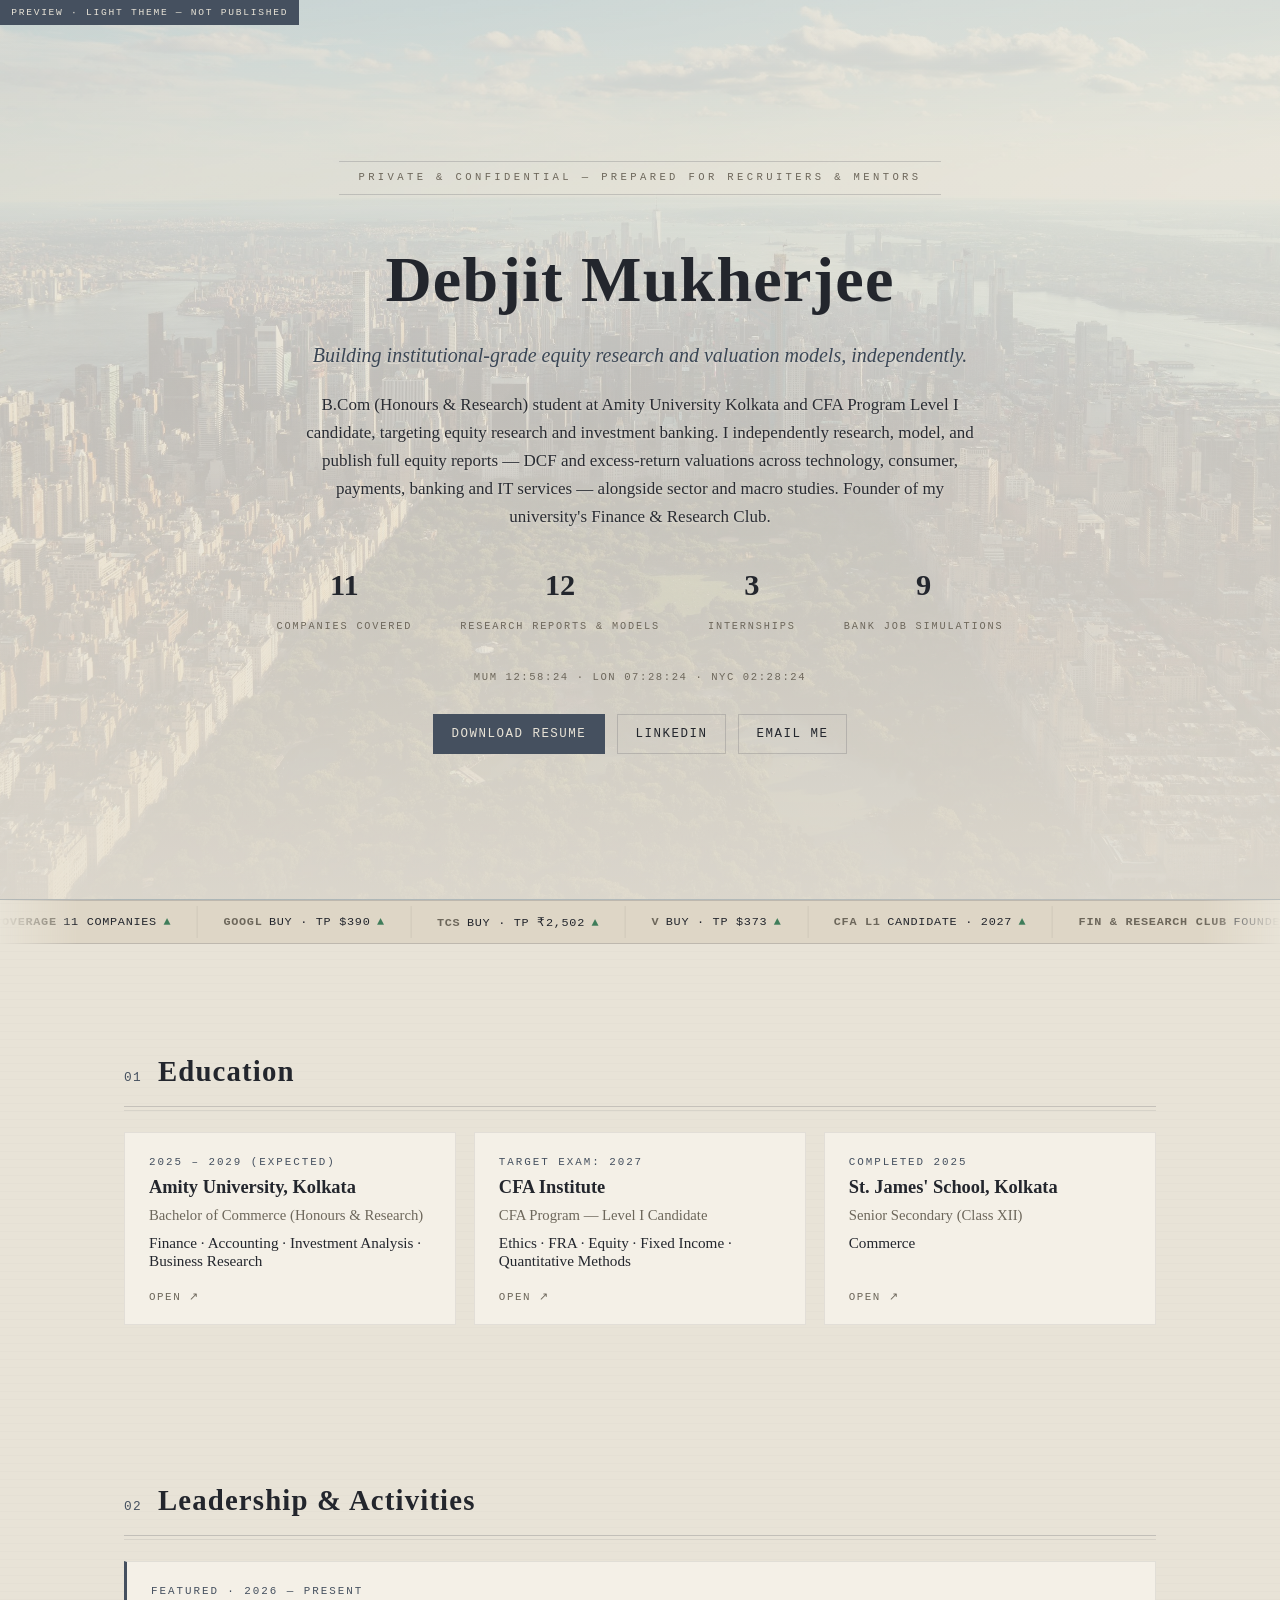
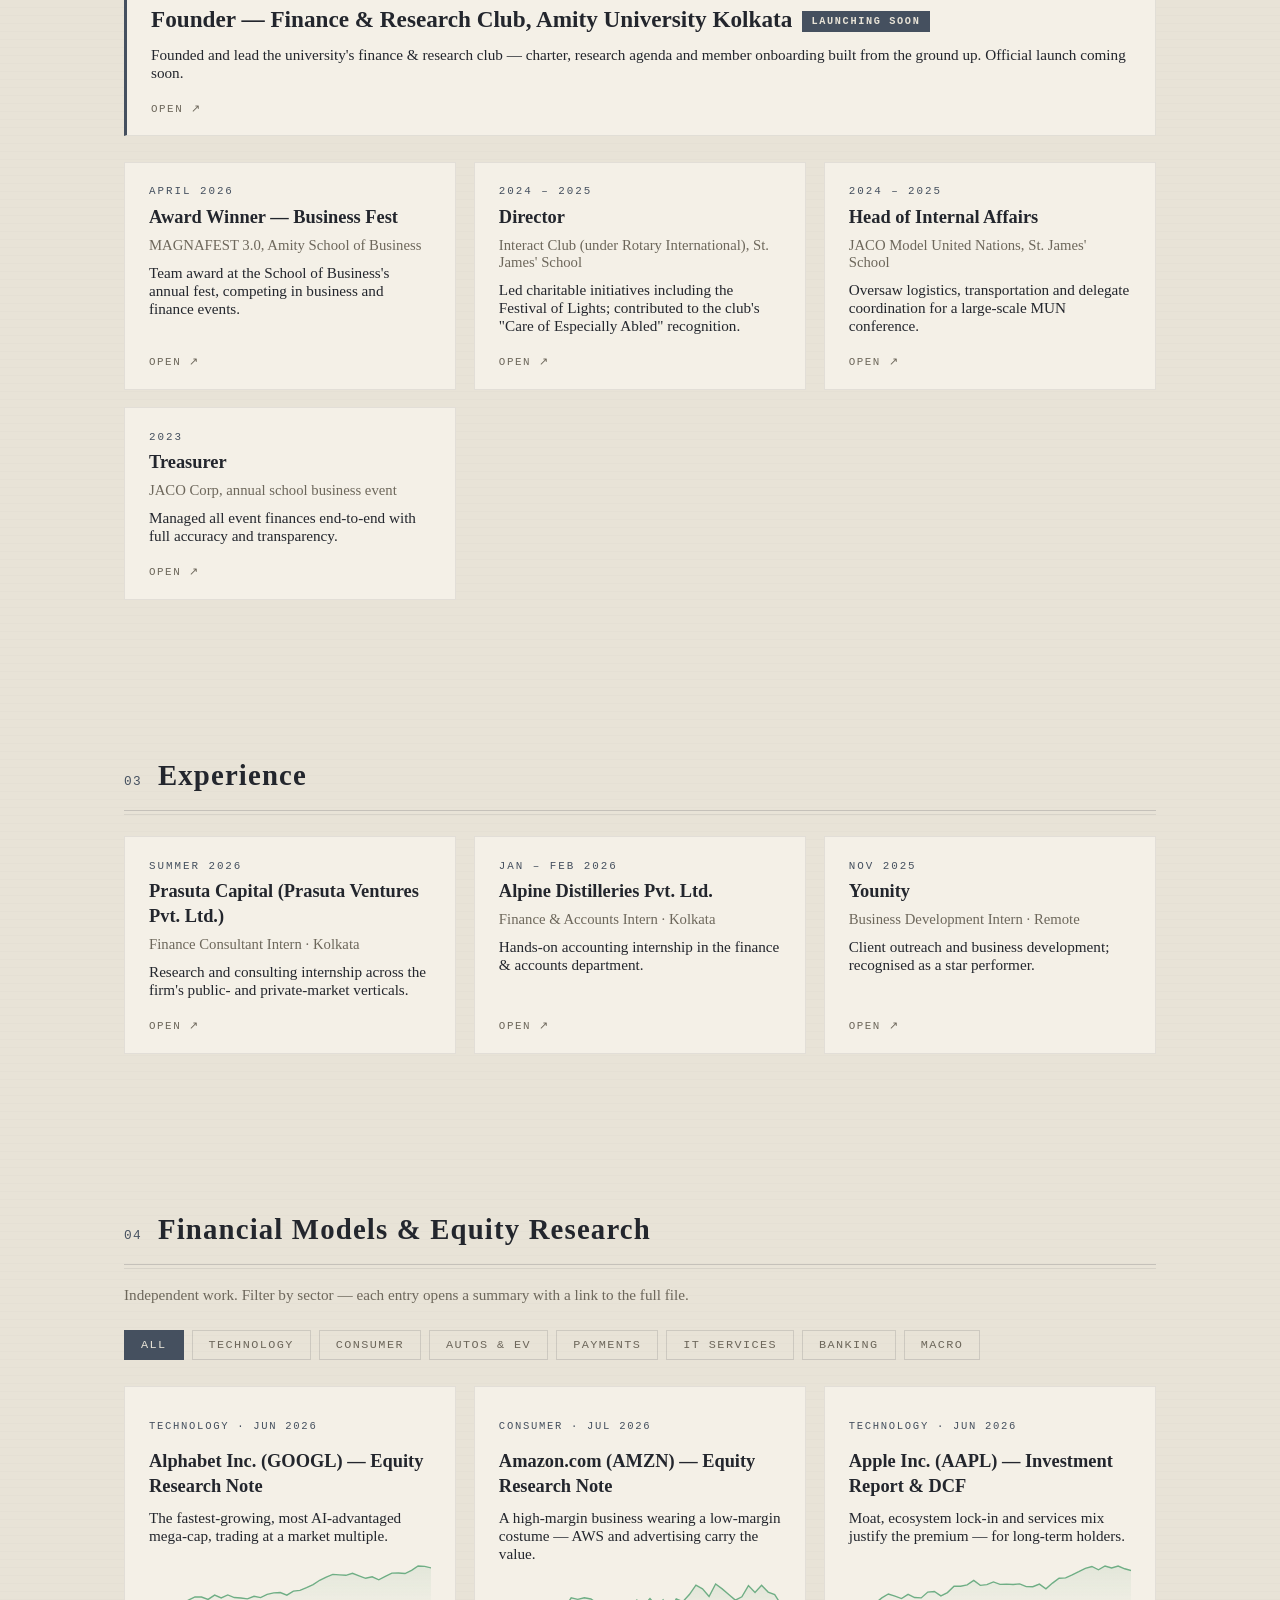
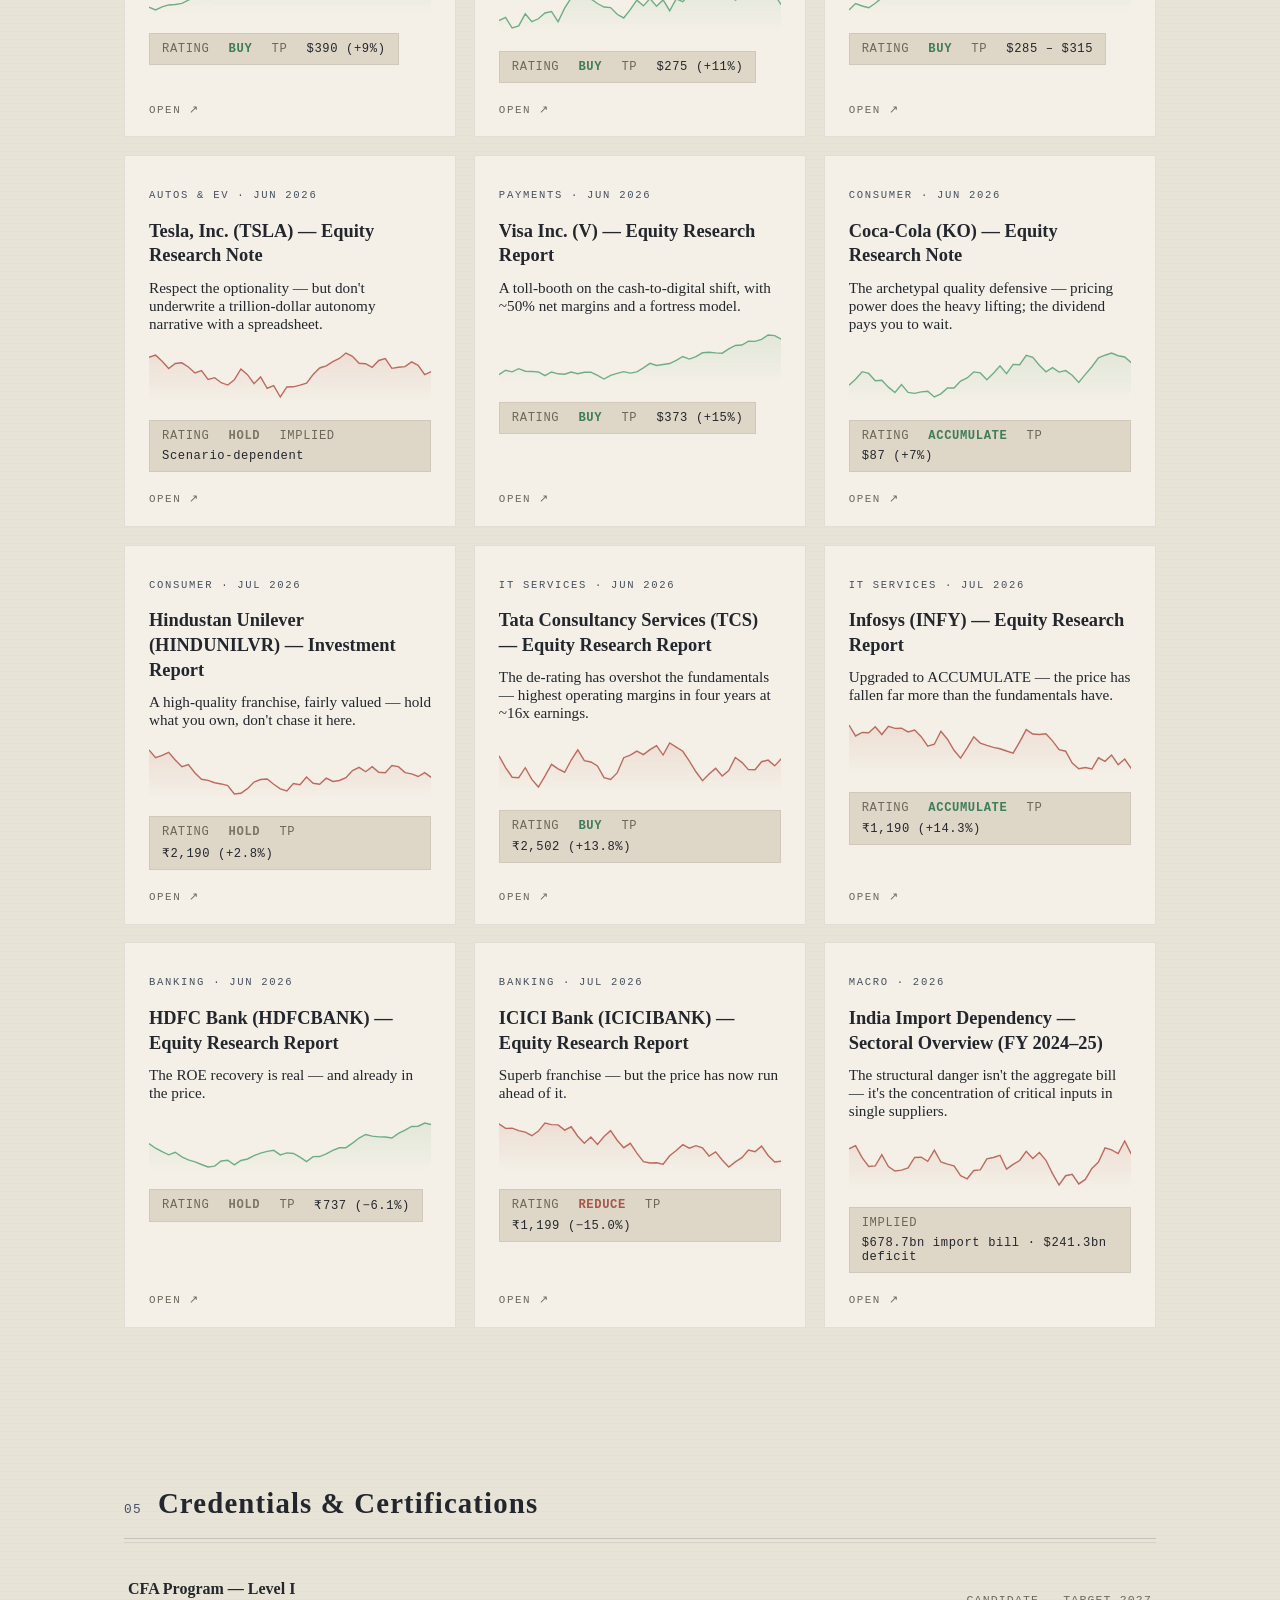
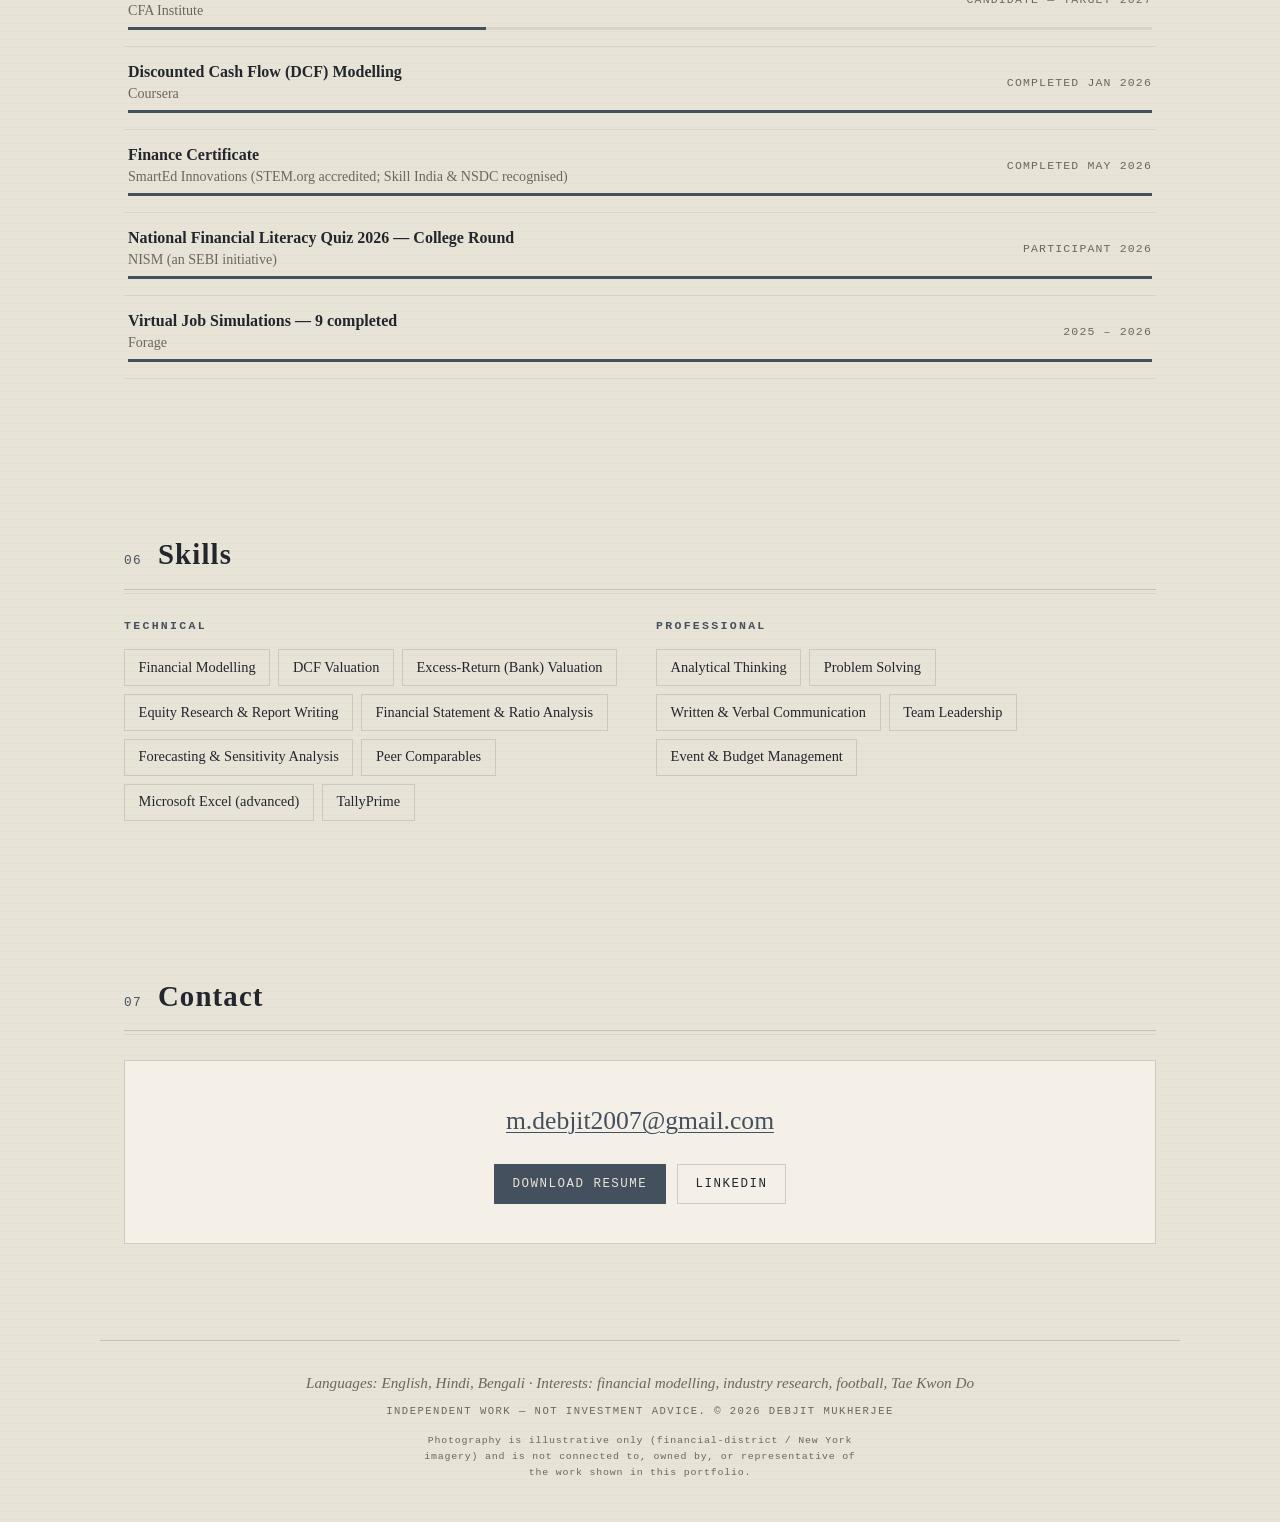
==== commit b127e4cc: "Security hardening after red-team test (23-Nov-2026) An authorised red-team test found DOM XSS in tw" ====
--- a/preview-light.html
+++ b/preview-light.html
@@ -2,6 +2,8 @@
 <html lang="en" class="theme-light">
 <head>
   <meta charset="UTF-8">
+  <meta http-equiv="Content-Security-Policy" content="default-src 'self'; script-src 'self'; style-src 'self' 'unsafe-inline' https://fonts.googleapis.com; font-src 'self' https://fonts.gstatic.com; img-src 'self' data:; connect-src 'self'; frame-src 'none'; object-src 'none'; base-uri 'self'; form-action 'self'; require-trusted-types-for 'script'; trusted-types default dompurify; upgrade-insecure-requests">
+  <meta name="referrer" content="strict-origin-when-cross-origin">
   <meta name="viewport" content="width=device-width, initial-scale=1.0">
   <title>PREVIEW — Debjit Mukherjee (Light theme)</title>
   <meta name="description" content="Light-theme preview.">
@@ -72,7 +74,9 @@
       padding: 0.3rem 0.7rem;
     }
   </style>
-</head>
+<script src="js/vendor/purify.min.js?v=3.5.0"></script>
+  <script src="js/security.js?v=1"></script>
+  </head>
 <body>
   <span class="preview-flag">Preview · light theme — not published</span>
 
--- a/css/styles.css
+++ b/css/styles.css
@@ -1141,6 +1141,216 @@
   transition: opacity 1.1s ease;
 }
 
+/* --------------------- approach: sticky-scroll walkthrough --------------- */
+.approach-wrap {
+  display: grid;
+  grid-template-columns: 1fr 1fr;
+  gap: 3rem;
+  margin-top: 1.6rem;
+  align-items: start;
+}
+.approach-steps { display: flex; flex-direction: column; }
+.approach-step {
+  min-height: 60vh;
+  display: flex;
+  flex-direction: column;
+  justify-content: center;
+  gap: 0.6rem;
+  transition: opacity 0.5s ease;
+}
+/* dimming of inactive steps only kicks in once JS is driving it (no-JS safe) */
+.scrollytelling .approach-step:not(.active) { opacity: 0.32; }
+.approach-kicker {
+  font-family: var(--font-mono);
+  font-size: 0.66rem;
+  letter-spacing: 0.2em;
+  text-transform: uppercase;
+  color: var(--accent);
+}
+.approach-h {
+  font-family: var(--font-display);
+  font-weight: 600;
+  font-size: clamp(1.5rem, 3.5vw, 2.2rem);
+  margin: 0;
+  line-height: 1.2;
+}
+.approach-p { color: var(--paper-dim); font-size: 1.05rem; max-width: 32em; margin: 0; }
+
+.approach-visual { position: sticky; top: calc(var(--ticker-h) + 9vh); height: 58vh; }
+.approach-panel {
+  position: relative;
+  height: 100%;
+  border: 1px solid var(--accent-faint);
+  background: var(--bg-raised);
+  display: flex;
+  align-items: center;
+  justify-content: center;
+  overflow: hidden;
+}
+.approach-rail {
+  position: absolute; left: 1.4rem; top: 0; bottom: 0;
+  display: flex; flex-direction: column; justify-content: center; gap: 0.9rem;
+}
+.approach-tick {
+  width: 10px; height: 10px; border-radius: 50%;
+  border: 1px solid var(--accent-faint);
+  transition: background 0.4s ease, border-color 0.4s ease;
+}
+.approach-tick.on { background: var(--accent); border-color: var(--accent); }
+.approach-display { text-align: center; }
+.approach-num {
+  display: block;
+  font-family: var(--font-display);
+  font-weight: 600;
+  font-size: clamp(4rem, 12vw, 8rem);
+  line-height: 1;
+  color: var(--paper);
+  font-variant-numeric: tabular-nums;
+}
+.approach-word {
+  display: block;
+  font-family: var(--font-mono);
+  font-size: 0.8rem;
+  letter-spacing: 0.3em;
+  color: var(--accent);
+  margin-top: 0.7rem;
+}
+@media (max-width: 760px) {
+  .approach-wrap { grid-template-columns: 1fr; gap: 0; }
+  .approach-visual { display: none; }                 /* sticky panel is a desktop touch */
+  .approach-step {
+    min-height: 0;
+    padding: 1.4rem 0;
+    border-bottom: 1px solid var(--accent-faint);
+  }
+  .scrollytelling .approach-step:not(.active) { opacity: 1; }   /* show all on phones */
+}
+
+/* ===== Tools & library upgrade (2026) ===== */
+
+/* --- Tools section: live-terminal cards, same card language as the rest.
+   .card already supplies the panel look (background, border, hover lift);
+   these rules only adapt it for an <a> tag and add the tool-specific bits. */
+.tool-card { text-decoration: none; color: inherit; }
+
+.tool-chrome { display: flex; gap: 6px; margin-bottom: 0.75rem; }
+.tool-chrome i {
+  width: 9px; height: 9px; border-radius: 50%;
+  background: rgba(var(--edge-rgb), 0.22);
+  display: inline-block;
+}
+
+.tool-live {
+  font-family: var(--font-mono);
+  font-size: 0.66rem;
+  font-weight: 600;
+  letter-spacing: 0.16em;
+  color: var(--up);
+  margin-bottom: 0.1rem;
+}
+.tool-live::before { content: "● "; animation: toolpulse 1.8s infinite; }
+@keyframes toolpulse { 50% { opacity: 0.35; } }
+
+.tool-soon-tag {
+  font-family: var(--font-mono);
+  font-size: 0.66rem;
+  font-weight: 600;
+  letter-spacing: 0.16em;
+  color: var(--paper-dim);
+}
+.card.tool-card.is-soon { opacity: 0.72; border-style: dashed !important; cursor: default; }
+
+.tool-launch {
+  margin-top: auto;
+  padding-top: 0.8rem;
+  font-family: var(--font-mono);
+  font-size: 0.68rem;
+  font-weight: 600;
+  letter-spacing: 0.14em;
+  color: var(--paper-dim);
+}
+.tool-card:hover .tool-launch { color: var(--accent); }
+
+/* --- research desk strip (auto-computed from data.js, never goes stale) --- */
+.desk-strip {
+  display: flex;
+  flex-wrap: wrap;
+  gap: 0.5rem 2rem;
+  border: 1px solid var(--accent-faint);
+  background: rgba(var(--ash-rgb), 0.06);
+  padding: 0.8rem 1.1rem;
+  margin: 1.2rem 0 0;
+  font-family: var(--font-mono);
+  font-size: 0.72rem;
+  letter-spacing: 0.05em;
+  color: var(--paper-dim);
+}
+.desk-strip b { color: var(--paper); font-weight: 600; }
+
+/* --- extra filter row: search + market/rating chips (reuses .filter-btn) --- */
+.filter-row2 {
+  display: flex;
+  flex-wrap: wrap;
+  gap: 0.6rem 0.5rem;
+  align-items: center;
+  margin: 1rem 0 0;
+}
+.filter-row2-group {
+  display: flex;
+  flex-wrap: wrap;
+  gap: 0.5rem;
+  align-items: center;
+}
+.lib-search {
+  font-family: var(--font-mono);
+  font-size: 0.78rem;
+  padding: 0.5rem 0.75rem;
+  border: 1px solid rgba(var(--edge-rgb), 0.18);
+  background: var(--bg-inset);
+  color: var(--paper);
+  min-width: 220px;
+}
+.lib-search::placeholder { color: var(--paper-dim); }
+.lib-search:focus-visible { outline: 2px solid var(--accent); outline-offset: 1px; }
+.fdivider {
+  font-family: var(--font-mono);
+  font-size: 0.62rem;
+  letter-spacing: 0.14em;
+  text-transform: uppercase;
+  color: var(--paper-dim);
+  margin-right: 0.1rem;
+}
+
+/* --- pipeline: "coming to coverage" ghost cards under the library --- */
+.pipe-head {
+  font-family: var(--font-mono);
+  font-size: 0.7rem;
+  font-weight: 600;
+  letter-spacing: 0.22em;
+  text-transform: uppercase;
+  color: var(--paper-dim);
+  margin: 2.2rem 0 0.9rem;
+}
+.pipe-card { opacity: 0.78; border-style: dashed !important; cursor: default; }
+.pipe-card .card-open-hint { display: none; }
+.pipe-tag {
+  font-family: var(--font-mono);
+  font-size: 0.64rem;
+  font-weight: 600;
+  letter-spacing: 0.16em;
+  color: var(--paper-dim);
+  border: 1px solid var(--accent-faint);
+  border-radius: 3px;
+  padding: 0.2rem 0.55rem;
+  display: inline-block;
+  margin-top: 0.75rem;
+}
+
+@media (max-width: 640px) {
+  .lib-search { min-width: 0; flex: 1 1 100%; }
+  .desk-strip { font-size: 0.66rem; gap: 0.45rem 1.1rem; }
+}
+
 /* ============================ LIGHT THEME ==============================
    "Daylight gallery" — warm ash/beige base with New York photography.
    Activated by class="theme-light" on <html>. Removing the class reverts
